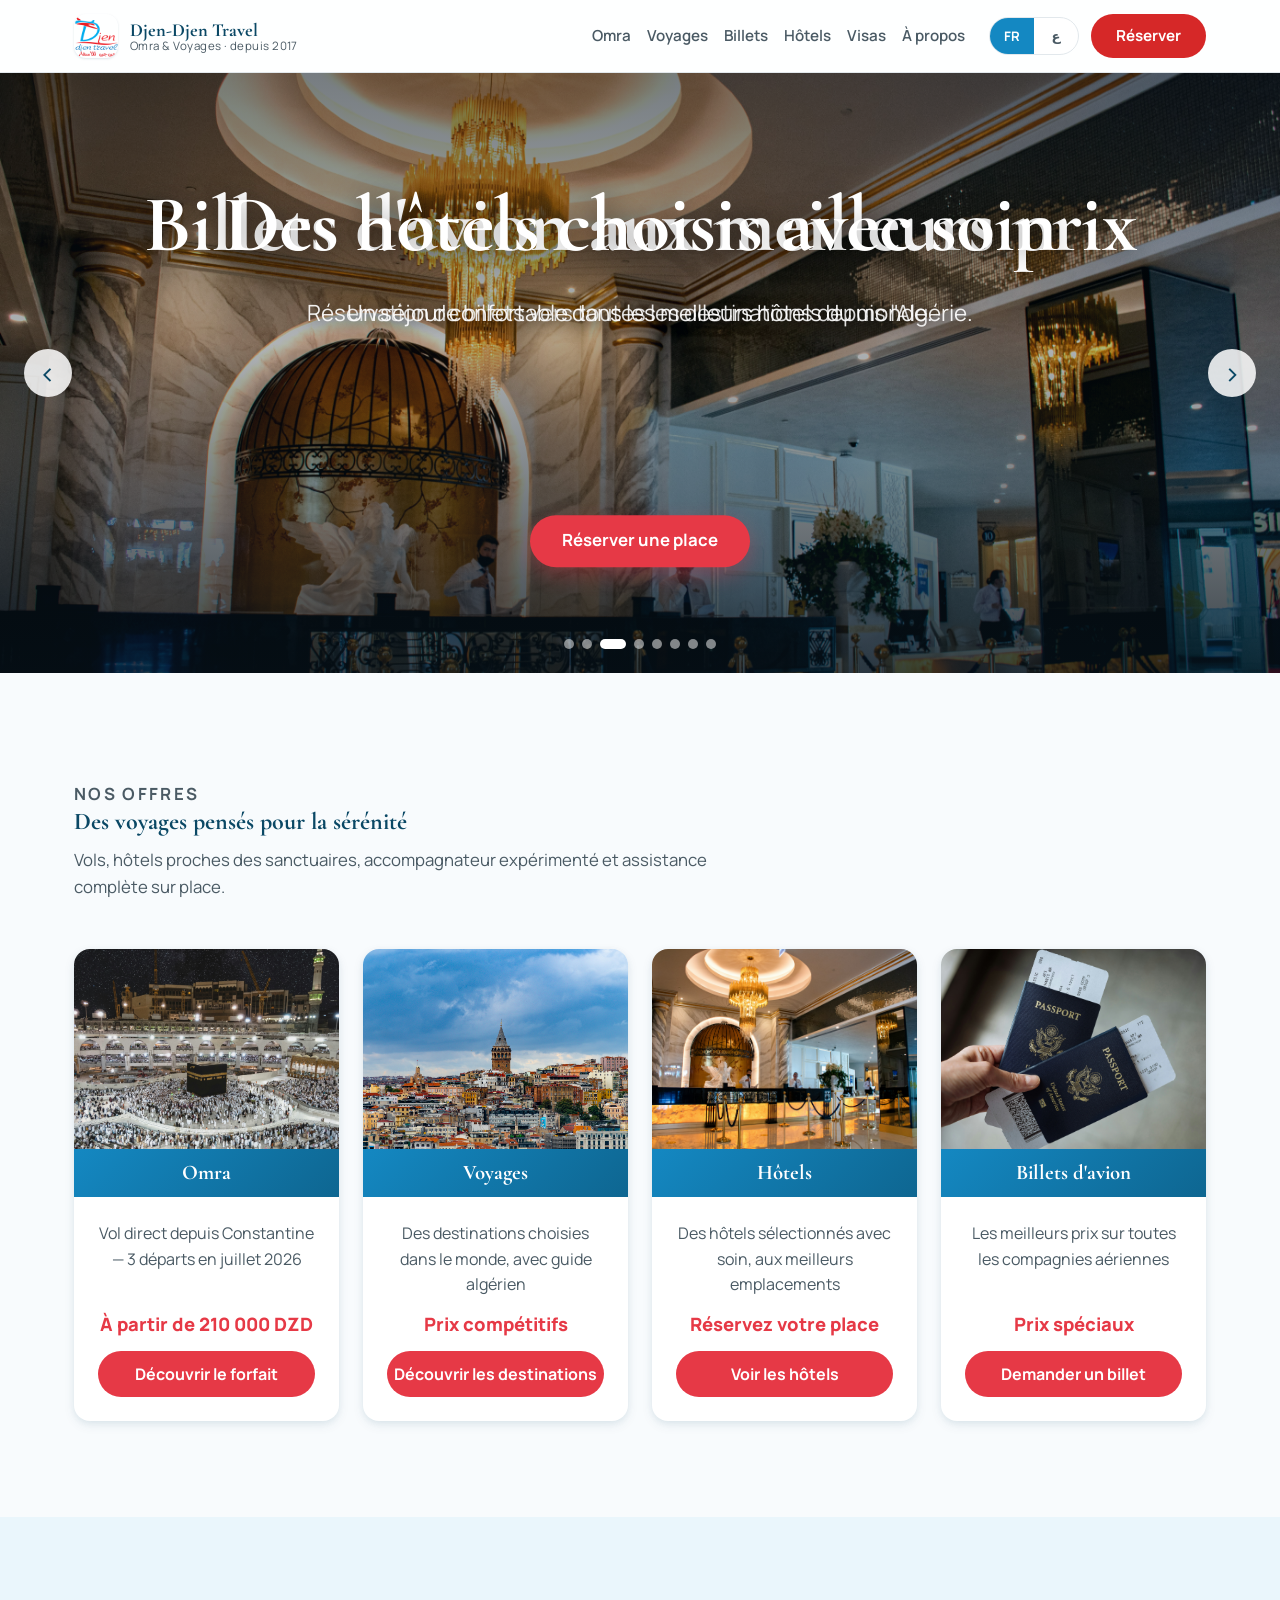
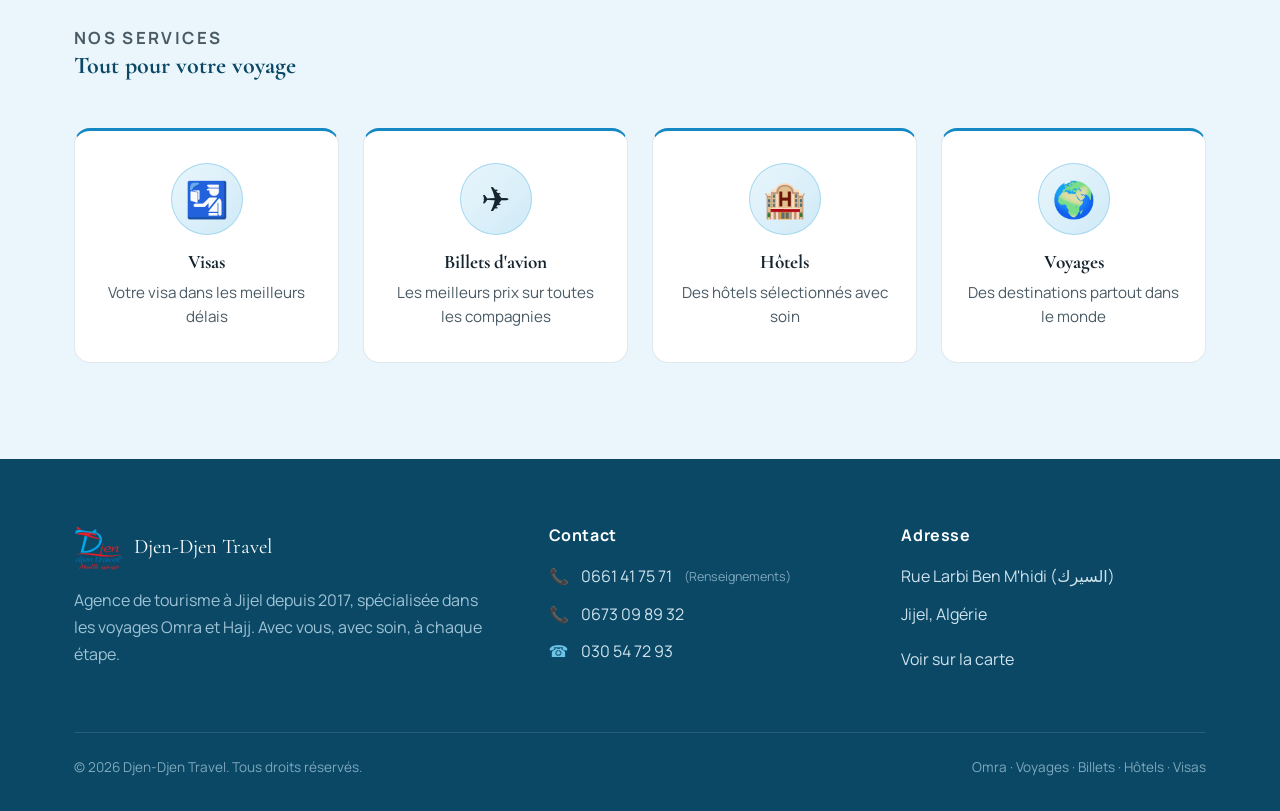
==== index.html @ 64f0376a "Replace homepage package card with 4-card offers grid - Offers grid (4 cols desktop, 2x2 mobile) rep" ====
<!DOCTYPE html>
<html lang="fr" dir="ltr">
<head>
  <meta charset="UTF-8" />
  <meta name="viewport" content="width=device-width, initial-scale=1" />

  <!-- ============ SEO (FR primary) ============ -->
  <title>Djen-Djen Travel — Agence de voyage Omra & Hajj à Jijel</title>
  <meta name="description" content="Djen-Djen Travel, agence de tourisme à Jijel depuis 2017, spécialisée dans les voyages Omra et Hajj. Nous vous accompagnons avec soin à chaque étape de votre voyage vers les Lieux Saints." />
  <meta name="keywords" content="Omra, Hajj, Jijel, Algérie, agence de voyage, pèlerinage, عمرة, حج, جيجل" />
  <meta name="author" content="Djen-Djen Travel" />
  <meta name="theme-color" content="#1488C2" />

  <!-- Arabic SEO -->
  <meta name="description:ar" content="وكالة جن جن للسياحة والأسفار في جيجل منذ 2017، متخصّصة في رحلات العمرة والحج. نرافقك بعناية في كل خطوة نحو البيت العتيق." />

  <!-- Open Graph -->
  <meta property="og:type" content="website" />
  <meta property="og:title" content="Djen-Djen Travel — Omra & Hajj | وكالة جن جن للسياحة والأسفار" />
  <meta property="og:description" content="Nous vous accompagnons dans le voyage le plus précieux de votre vie, avec soin à chaque étape." />
  <meta property="og:locale" content="fr_DZ" />
  <meta property="og:locale:alternate" content="ar_DZ" />
  <link rel="canonical" href="https://www.djendjen-travel.dz/" />

  <!-- ============ Fonts ============ -->
  <link rel="preconnect" href="https://fonts.googleapis.com" />
  <link rel="preconnect" href="https://fonts.gstatic.com" crossorigin />
  <link href="https://fonts.googleapis.com/css2?family=Cormorant+Garamond:wght@500;600;700&family=Manrope:wght@400;500;600;700;800&family=Amiri:wght@400;700&family=Tajawal:wght@400;500;700&display=swap" rel="stylesheet" />

  <link rel="stylesheet" href="css/tokens.css" />
  <link rel="stylesheet" href="css/styles.css" />
  <link rel="stylesheet" href="css/index.css?v=2" />
</head>
<body>

  <!-- ===================== NAVBAR ===================== -->
  <header class="nav" id="nav">
    <div class="container nav__inner">
      <a class="nav__brand" href="#" aria-label="Djen-Djen Travel">
        <img class="nav__logo" src="logo.png" alt="Djen-Djen Travel" width="44" height="44" />
        <span class="nav__brand-text">
          <span class="nav__brand-name" data-fr="Djen-Djen Travel" data-ar="جن جن للسياحة">Djen-Djen Travel</span>
          <span class="nav__brand-sub" data-fr="Omra &amp; Voyages · depuis 2017" data-ar="عمرة ورحلات · منذ 2017">Omra &amp; Voyages · depuis 2017</span>
        </span>
      </a>

      <nav aria-label="Principale">
        <ul class="nav__links">
          <li><a href="umrah.html" data-fr="Omra" data-ar="العمرة">Omra</a></li>
          <li><a href="voyages.html" data-fr="Voyages" data-ar="الرحلات">Voyages</a></li>
          <li><a href="#req=billets" data-booking data-subject-fr="Demande de billet" data-subject-ar="طلب تذكرة سفر" data-fr="Billets" data-ar="تذاكر السفر">Billets</a></li>
          <li><a href="#req=hotels" data-booking data-subject-fr="Réservation d'hôtel" data-subject-ar="طلب حجز فندق" data-fr="Hôtels" data-ar="الفنادق">Hôtels</a></li>
          <li><a href="visas.html" data-fr="Visas" data-ar="التأشيرات">Visas</a></li>
          <li><a href="apropos.html" data-fr="À propos" data-ar="من نحن">À propos</a></li>
        </ul>
      </nav>

      <div class="nav__actions">
        <div class="lang-switch" role="group" aria-label="Language / اللغة">
          <button type="button" data-lang="fr" aria-pressed="true">FR</button>
          <button type="button" data-lang="ar" aria-pressed="false">ع</button>
        </div>
        <button class="btn btn--urgent btn--book" type="button" data-booking data-subject-fr="Réservation" data-subject-ar="طلب حجز" data-fr="Réserver" data-ar="احجز الآن">Réserver</button>
        <button class="nav__toggle" id="navToggle" aria-label="Menu" aria-expanded="false"><span></span></button>
      </div>
    </div>
  </header>

  <main>
    <!-- ===================== HERO ===================== -->
    <section class="hero-slider">
      <div class="hero-slides" aria-hidden="true">
        <img class="is-active" src="assets/images/kaaba.jpg" alt="" loading="eager" />
        <img src="assets/images/plane.jpg" alt="" loading="lazy" />
        <img src="assets/images/hotel.jpg" alt="" loading="lazy" />
        <img src="assets/images/istanbul.jpg" alt="" loading="lazy" />
        <img src="assets/images/sharm.jpg" alt="" loading="lazy" />
        <img src="assets/images/baku.jpg" alt="" loading="lazy" />
        <img src="assets/images/malaysia.jpg" alt="" loading="lazy" />
        <img src="assets/images/passport.jpg" alt="" loading="lazy" />
      </div>

      <div class="hero-content">
        <div class="hero-texts">
          <div class="hero-text is-active">
            <h1 class="hero__title" data-fr="Votre voyage vers la Maison Sacrée" data-ar="رحلتك إلى البيت العتيق">Votre voyage vers la Maison Sacrée</h1>
            <p class="hero__lede" data-fr="Nous vous accompagnons dans le voyage le plus précieux de votre vie, à chaque étape." data-ar="نرافقك في أهم رحلة في حياتك، بعناية في كل خطوة">Nous vous accompagnons dans le voyage le plus précieux de votre vie, à chaque étape.</p>
          </div>
          <div class="hero-text">
            <h1 class="hero__title" data-fr="Billets d'avion aux meilleurs prix" data-ar="تذاكر السفر بأفضل الأسعار">Billets d'avion aux meilleurs prix</h1>
            <p class="hero__lede" data-fr="Réservation de billets vers toutes les destinations depuis l'Algérie." data-ar="حجز تذاكر لجميع الوجهات من الجزائر">Réservation de billets vers toutes les destinations depuis l'Algérie.</p>
          </div>
          <div class="hero-text">
            <h1 class="hero__title" data-fr="Des hôtels choisis avec soin" data-ar="فنادق مختارة بعناية">Des hôtels choisis avec soin</h1>
            <p class="hero__lede" data-fr="Un séjour confortable dans les meilleurs hôtels du monde." data-ar="إقامة مريحة في أفضل الفنادق حول العالم">Un séjour confortable dans les meilleurs hôtels du monde.</p>
          </div>
          <div class="hero-text">
            <h1 class="hero__title" data-fr="Découvrez Istanbul" data-ar="اكتشف إسطنبول">Découvrez Istanbul</h1>
            <p class="hero__lede" data-fr="7 jours de beauté et d'histoire avec Turkish Airlines." data-ar="7 أيام من الجمال والتاريخ مع Turkish Airlines">7 jours de beauté et d'histoire avec Turkish Airlines.</p>
          </div>
          <div class="hero-text">
            <h1 class="hero__title" data-fr="Charm el-Cheikh — soleil & mer" data-ar="شرم الشيخ — الشمس والبحر">Charm el-Cheikh — soleil &amp; mer</h1>
            <p class="hero__lede" data-fr="9 ou 10 nuits All Inclusive, de juillet à septembre." data-ar="9 أو 10 ليالي All Inclusive من جويلية إلى سبتمبر">9 ou 10 nuits All Inclusive, de juillet à septembre.</p>
          </div>
          <div class="hero-text">
            <h1 class="hero__title" data-fr="Bakou — le joyau de l'Azerbaïdjan" data-ar="باكو — جوهرة أذربيجان">Bakou — le joyau de l'Azerbaïdjan</h1>
            <p class="hero__lede" data-fr="8 jours de découverte avec un guide algérien." data-ar="8 أيام من الاكتشاف مع مرشد جزائري">8 jours de découverte avec un guide algérien.</p>
          </div>
          <div class="hero-text">
            <h1 class="hero__title" data-fr="Malaisie + Vietnam" data-ar="ماليزيا + فيتنام">Malaisie + Vietnam</h1>
            <p class="hero__lede" data-fr="14 nuits au cœur de l'Asie du Sud-Est." data-ar="14 ليلة في قلب جنوب شرق آسيا">14 nuits au cœur de l'Asie du Sud-Est.</p>
          </div>
          <div class="hero-text">
            <h1 class="hero__title" data-fr="Les visas en toute simplicité" data-ar="التأشيرات بكل سهولة">Les visas en toute simplicité</h1>
            <p class="hero__lede" data-fr="Nous gérons votre dossier de visa de A à Z." data-ar="نتكفل بملف تأشيرتك من أول خطوة لآخرها">Nous gérons votre dossier de visa de A à Z.</p>
          </div>
        </div>
        <a href="#request" class="btn-primary" data-booking data-subject-fr="Réservation Omra" data-subject-ar="طلب حجز عمرة" data-fr="Réserver une place" data-ar="احجز مكانك">Réserver une place</a>
      </div>

      <button type="button" class="hero-prev" aria-label="Précédent">&#8249;</button>
      <button type="button" class="hero-next" aria-label="Suivant">&#8250;</button>
      <div class="hero-dots"></div>
    </section>

    <!-- ===================== PACKAGES ===================== -->
    <section class="section" id="packages">
      <div class="container">
        <div class="section-head">
          <p class="eyebrow" data-fr="Nos offres" data-ar="عروضنا">Nos offres</p>
          <h2 data-fr="Des voyages pensés pour la sérénité" data-ar="رحلات مُعدّة من أجل راحتك">Des voyages pensés pour la sérénité</h2>
          <p data-fr="Vols, hôtels proches des sanctuaires, accompagnateur expérimenté et assistance complète sur place." data-ar="رحلات جوية، فنادق قريبة من الحرمين، مرافق ذو خبرة ومساعدة كاملة في عين المكان.">
            Vols, hôtels proches des sanctuaires, accompagnateur expérimenté et assistance complète sur place.
          </p>
        </div>

        <div class="home-offers">
          <!-- Omra -->
          <article class="home-offer">
            <div class="home-offer__media"><img src="images/mecca-hero.jpg" alt="" loading="lazy" /></div>
            <div class="home-offer__header">
              <h3 class="home-offer__title" data-fr="Omra" data-ar="العمرة">Omra</h3>
            </div>
            <div class="home-offer__body">
              <p class="home-offer__desc" data-fr="Vol direct depuis Constantine — 3 départs en juillet 2026" data-ar="رحلة مباشرة من قسنطينة — 3 انطلاقات جويلية 2026">Vol direct depuis Constantine — 3 départs en juillet 2026</p>
              <p class="home-offer__price" data-fr="À partir de 210 000 DZD" data-ar="من 210 000 DZD">À partir de 210 000 DZD</p>
              <a class="home-offer__cta" href="umrah.html" data-fr="Découvrir le forfait" data-ar="اكتشف الباقة">Découvrir le forfait</a>
            </div>
          </article>

          <!-- Voyages -->
          <article class="home-offer">
            <div class="home-offer__media"><img src="assets/images/istanbul.jpg" alt="" loading="lazy" /></div>
            <div class="home-offer__header">
              <h3 class="home-offer__title" data-fr="Voyages" data-ar="الرحلات السياحية">Voyages</h3>
            </div>
            <div class="home-offer__body">
              <p class="home-offer__desc" data-fr="Des destinations choisies dans le monde, avec guide algérien" data-ar="وجهات مختارة حول العالم مع مرشد جزائري">Des destinations choisies dans le monde, avec guide algérien</p>
              <p class="home-offer__price" data-fr="Prix compétitifs" data-ar="أسعار تنافسية">Prix compétitifs</p>
              <a class="home-offer__cta" href="voyages.html" data-fr="Découvrir les destinations" data-ar="اكتشف الوجهات">Découvrir les destinations</a>
            </div>
          </article>

          <!-- Hôtels -->
          <article class="home-offer">
            <div class="home-offer__media"><img src="assets/images/hotel.jpg" alt="" loading="lazy" /></div>
            <div class="home-offer__header">
              <h3 class="home-offer__title" data-fr="Hôtels" data-ar="الفنادق">Hôtels</h3>
            </div>
            <div class="home-offer__body">
              <p class="home-offer__desc" data-fr="Des hôtels sélectionnés avec soin, aux meilleurs emplacements" data-ar="فنادق مختارة بعناية في أفضل المواقع">Des hôtels sélectionnés avec soin, aux meilleurs emplacements</p>
              <p class="home-offer__price" data-fr="Réservez votre place" data-ar="احجز مكانك">Réservez votre place</p>
              <a class="home-offer__cta" href="hotels.html" data-fr="Voir les hôtels" data-ar="تصفح الفنادق">Voir les hôtels</a>
            </div>
          </article>

          <!-- Billets -->
          <article class="home-offer">
            <div class="home-offer__media"><img src="assets/images/plane.jpg" alt="" loading="lazy" /></div>
            <div class="home-offer__header">
              <h3 class="home-offer__title" data-fr="Billets d'avion" data-ar="تذاكر السفر">Billets d'avion</h3>
            </div>
            <div class="home-offer__body">
              <p class="home-offer__desc" data-fr="Les meilleurs prix sur toutes les compagnies aériennes" data-ar="أفضل الأسعار على جميع الخطوط الجوية">Les meilleurs prix sur toutes les compagnies aériennes</p>
              <p class="home-offer__price" data-fr="Prix spéciaux" data-ar="أسعار خاصة">Prix spéciaux</p>
              <a class="home-offer__cta" href="billets.html" data-fr="Demander un billet" data-ar="اطلب تذكرة">Demander un billet</a>
            </div>
          </article>
        </div>
      </div>
    </section>

    <!-- ===================== SERVICES ===================== -->
    <section class="section home-services">
      <div class="container">
        <div class="section-head">
          <p class="eyebrow" data-fr="Nos services" data-ar="خدماتنا">Nos services</p>
          <h2 data-fr="Tout pour votre voyage" data-ar="كل ما تحتاجه لسفرك">Tout pour votre voyage</h2>
        </div>
        <div class="home-services__grid">
          <a class="home-service" href="visas.html">
            <span class="home-service__ic" aria-hidden="true">🛂</span>
            <h3 data-fr="Visas" data-ar="التأشيرات">Visas</h3>
            <p data-fr="Votre visa dans les meilleurs délais" data-ar="نحضّل فيزاك في أقل وقت">Votre visa dans les meilleurs délais</p>
          </a>
          <a class="home-service" href="#" data-booking data-subject-fr="Billets d'avion" data-subject-ar="طلب تذكرة سفر">
            <span class="home-service__ic" aria-hidden="true">✈️</span>
            <h3 data-fr="Billets d'avion" data-ar="تذاكر السفر">Billets d'avion</h3>
            <p data-fr="Les meilleurs prix sur toutes les compagnies" data-ar="أفضل الأسعار على جميع الخطوط">Les meilleurs prix sur toutes les compagnies</p>
          </a>
          <a class="home-service" href="#" data-booking data-subject-fr="Réservation d'hôtel" data-subject-ar="طلب حجز فندق">
            <span class="home-service__ic" aria-hidden="true">🏨</span>
            <h3 data-fr="Hôtels" data-ar="الفنادق">Hôtels</h3>
            <p data-fr="Des hôtels sélectionnés avec soin" data-ar="فنادق مختارة بعناية">Des hôtels sélectionnés avec soin</p>
          </a>
          <a class="home-service" href="voyages.html">
            <span class="home-service__ic" aria-hidden="true">🌍</span>
            <h3 data-fr="Voyages" data-ar="الرحلات السياحية">Voyages</h3>
            <p data-fr="Des destinations partout dans le monde" data-ar="وجهات حول العالم">Des destinations partout dans le monde</p>
          </a>
        </div>
      </div>
    </section>

  </main>

  <!-- ===================== FOOTER ===================== -->
  <footer class="footer">
    <div class="container">
      <div class="footer__grid">
        <div>
          <div class="footer__brand">
            <img class="footer__logo" src="logo.png" alt="Djen-Djen Travel" width="48" height="48" />
            <span class="footer__name" data-fr="Djen-Djen Travel" data-ar="جن جن للسياحة والأسفار">Djen-Djen Travel</span>
          </div>
          <p data-fr="Agence de tourisme à Jijel depuis 2017, spécialisée dans les voyages Omra et Hajj. Avec vous, avec soin, à chaque étape." data-ar="وكالة سياحة بجيجل منذ 2017، متخصّصة في رحلات العمرة والحج. معك، وبعناية، في كل خطوة.">
            Agence de tourisme à Jijel depuis 2017, spécialisée dans les voyages Omra et Hajj. Avec vous, avec soin, à chaque étape.
          </p>
        </div>

        <div>
          <h4 data-fr="Contact" data-ar="اتصل بنا">Contact</h4>
          <ul class="footer__contact">
            <li><span class="ico">📞</span> <a href="tel:+213661417571"><bdi>0661 41 75 71</bdi></a> <span class="footer__tag" data-fr="(Renseignements)" data-ar="(للاستفسار)">(للاستفسار)</span></li>
            <li><span class="ico">📞</span> <a href="tel:+213673098932"><bdi>0673 09 89 32</bdi></a></li>
            <li><span class="ico">☎️</span> <a href="tel:+213030547293"><bdi>030 54 72 93</bdi></a></li>
          </ul>
        </div>

        <div>
          <h4 data-fr="Adresse" data-ar="العنوان">Adresse</h4>
          <ul>
            <li data-fr="Rue Larbi Ben M'hidi (السيرك)" data-ar="شارع العربي بن مهيدي (السيرك)">Rue Larbi Ben M'hidi (السيرك)</li>
            <li data-fr="Jijel, Algérie" data-ar="جيجل، الجزائر">Jijel, Algérie</li>
            <li style="margin-top:8px;"><a href="#" data-fr="Voir sur la carte" data-ar="عرض على الخريطة">Voir sur la carte →</a></li>
          </ul>
        </div>
      </div>

      <div class="footer__bottom">
        <span data-fr="© 2026 Djen-Djen Travel. Tous droits réservés." data-ar="© 2026 جن جن للسياحة والأسفار. جميع الحقوق محفوظة.">© 2026 Djen-Djen Travel. Tous droits réservés.</span>
        <span data-fr="Omra · Voyages · Billets · Hôtels · Visas" data-ar="عمرة · رحلات · تذاكر · فنادق · تأشيرات">Omra · Voyages · Billets · Hôtels · Visas</span>
      </div>
    </div>
  </footer>

  <!-- Uploadcare file uploader -->
  <script>UPLOADCARE_PUBLIC_KEY = "7f2d6ea226a5ab97ef6e";</script>
  <script src="https://ucarecdn.com/libs/widget/3.x/uploadcare.full.min.js" charset="utf-8"></script>
  <script src="js/main.js"></script>
  <script src="js/booking.js?v=3"></script>
</body>
</html>
---- css/tokens.css ----
/* =====================================================================
   Djen-Djen Travel — Design Tokens
   The single source of truth for colors, typography, spacing & radius.
   Blue leads. Red = sharp accent only. Gold = premium moments only.
   ===================================================================== */

:root {
  /* ---- Primary — Sky Blue (calm, sky, trust) ---- */
  --blue-50:  #EAF6FC;
  --blue-100: #CFEAF7;
  --blue-200: #A6D9F0;
  --blue-300: #6CC4E8;
  --blue-400: #38ABDB;
  --blue-500: #1488C2;  /* base */
  --blue-700: #0E6691;
  --blue-900: #0A4865;

  /* ---- Gold — premium accent (use sparingly) ---- */
  --gold-200: #F6EDD7;
  --gold-400: #DDBE7E;
  --gold-600: #B8893B;
  --gold-800: #8A6A22;

  /* ---- Red — sharp accent only (urgency / single CTA) ---- */
  --red-100: #FBE9E9;
  --red-300: #EE8A8A;
  --red-500: #D62828;
  --red-700: #9E1C1C;

  /* ---- Neutrals (light mode) ---- */
  --ink:      #15242E;   /* primary text */
  --ink-soft: #4A5A64;   /* secondary text */
  --line:     #E2E8EC;   /* hairlines / borders */
  --surface:  #FFFFFF;   /* cards */
  --bg:       #F8FBFD;   /* page background */
  --bg-tint:  #EAF6FC;   /* soft blue wash */

  /* ---- Typography ---- */
  --font-display: "Cormorant Garamond", Georgia, serif;
  --font-body:    "Manrope", system-ui, -apple-system, sans-serif;
  --font-ar-display: "Amiri", "Cormorant Garamond", serif;
  --font-ar-body:    "Tajawal", "Manrope", system-ui, sans-serif;

  /* Active stacks — swapped by [dir] below */
  --font-heading: var(--font-display);
  --font-text:    var(--font-body);
  --lh-body: 1.6;

  /* ---- Spacing — 8px base scale ---- */
  --sp-1: 4px;
  --sp-2: 8px;
  --sp-3: 12px;
  --sp-4: 16px;
  --sp-6: 24px;
  --sp-8: 32px;
  --sp-12: 48px;
  --sp-16: 64px;
  --sp-24: 96px;

  /* ---- Radius — soft, never sharp ---- */
  --r-sm: 8px;
  --r-md: 12px;
  --r-lg: 16px;
  --r-pill: 100px;

  /* ---- Layout ---- */
  --container: 1180px;
  --gutter: 24px;

  /* ---- Elevation ---- */
  --shadow-sm: 0 1px 2px rgba(10, 72, 101, .06), 0 1px 3px rgba(10, 72, 101, .08);
  --shadow-md: 0 4px 12px rgba(10, 72, 101, .08), 0 2px 6px rgba(10, 72, 101, .06);
  --shadow-lg: 0 16px 40px rgba(10, 72, 101, .14);

  --focus-ring: 0 0 0 3px rgba(20, 136, 194, .35);
}

/* Arabic activates the Arabic font stacks + roomier line-height */
[dir="rtl"] {
  --font-heading: var(--font-ar-display);
  --font-text:    var(--font-ar-body);
  --lh-body: 1.95; /* Arabic line-height ≥ 1.9 */
}
---- css/styles.css ----
/* =====================================================================
   Djen-Djen Travel — Components & Layout
   Built with CSS logical properties so RTL mirrors automatically.
   ===================================================================== */

*, *::before, *::after { box-sizing: border-box; }

html { -webkit-text-size-adjust: 100%; scroll-behavior: smooth; }

body {
  margin: 0;
  font-family: var(--font-text);
  line-height: var(--lh-body);
  color: var(--ink);
  background: var(--bg);
  -webkit-font-smoothing: antialiased;
}

img { max-width: 100%; display: block; }
a { color: inherit; text-decoration: none; }
button { font-family: inherit; cursor: pointer; }

h1, h2, h3 {
  font-family: var(--font-heading);
  color: var(--blue-900);
  line-height: 1.15;
  margin: 0;
  font-weight: 700;
}
[dir="rtl"] h1, [dir="rtl"] h2, [dir="rtl"] h3 { line-height: 1.5; }

/* Keep numerals, prices & dates LTR even inside RTL lines */
.num, bdi { direction: ltr; unicode-bidi: isolate; }

/* ---- Layout helpers ---- */
.container {
  width: 100%;
  max-width: var(--container);
  margin-inline: auto;
  padding-inline: var(--gutter);
}
.section { padding-block: var(--sp-24); }
.eyebrow {
  font-family: var(--font-text);
  text-transform: uppercase;
  letter-spacing: .14em;
  font-size: .8rem;
  font-weight: 700;
  color: var(--blue-500);
  margin: 0 0 var(--sp-3);
}
[dir="rtl"] .eyebrow { letter-spacing: 0; }
.section-head { max-width: 640px; margin-block-end: var(--sp-12); }
.section-head p { color: var(--ink-soft); font-size: 1.05rem; margin: var(--sp-3) 0 0; }

/* =====================================================================
   Navigation
   ===================================================================== */
.nav {
  position: sticky; top: 0; z-index: 50;
  background: rgba(255, 255, 255, .85);
  backdrop-filter: saturate(180%) blur(12px);
  border-block-end: 1px solid var(--line);
}
.nav__inner {
  display: flex; align-items: center; gap: var(--sp-6);
  min-height: 72px;
}
.nav__brand { display: flex; align-items: center; gap: var(--sp-3); margin-inline-end: auto; }
.nav__logo {
  height: 44px; width: 44px; object-fit: cover;
  border-radius: var(--r-md); box-shadow: var(--shadow-sm);
}
.nav__brand-text { display: flex; flex-direction: column; line-height: 1.1; }
.nav__brand-name { font-family: var(--font-heading); font-weight: 700; color: var(--blue-900); font-size: 1.15rem; }
.nav__brand-sub { font-size: .72rem; color: var(--ink-soft); letter-spacing: .04em; }

.nav__links { display: flex; align-items: center; gap: var(--sp-4); list-style: none; margin: 0; padding: 0; }
.nav__links a {
  font-weight: 600; font-size: .95rem; color: var(--ink-soft); white-space: nowrap;
  padding-block: var(--sp-2); position: relative; transition: color .15s;
}
.nav__links a:hover { color: var(--blue-700); }
.nav__links a::after {
  content: ""; position: absolute; inset-block-end: 0; inset-inline: 0;
  height: 2px; background: var(--blue-500); transform: scaleX(0);
  transition: transform .18s;
}
.nav__links a:hover::after { transform: scaleX(1); }

.nav__actions { display: flex; align-items: center; gap: var(--sp-3); }

/* Language switch */
.lang-switch {
  display: inline-flex; border: 1px solid var(--line);
  border-radius: var(--r-pill); overflow: hidden; background: var(--surface);
}
.lang-switch button {
  border: 0; background: transparent; padding: var(--sp-2) var(--sp-3);
  font-weight: 700; font-size: .82rem; color: var(--ink-soft);
  min-width: 44px; min-height: 36px;
}
.lang-switch button[aria-pressed="true"] { background: var(--blue-500); color: #fff; }

/* Mobile menu toggle */
.nav__toggle {
  display: none; border: 1px solid var(--line); background: var(--surface);
  width: 44px; height: 44px; border-radius: var(--r-md); align-items: center; justify-content: center;
}
.nav__toggle span, .nav__toggle span::before, .nav__toggle span::after {
  content: ""; display: block; width: 18px; height: 2px; background: var(--blue-900); position: relative;
}
.nav__toggle span::before { position: absolute; top: -6px; }
.nav__toggle span::after  { position: absolute; top: 6px; }

/* =====================================================================
   Buttons — pill-shaped, 44px min hit target
   ===================================================================== */
.btn {
  display: inline-flex; align-items: center; justify-content: center; gap: var(--sp-2);
  min-height: 44px; padding: 0 var(--sp-6);
  border-radius: var(--r-pill); border: 1px solid transparent;
  font-family: var(--font-text); font-weight: 700; font-size: .95rem;
  line-height: 1; transition: transform .12s, background .15s, box-shadow .15s, color .15s;
  white-space: nowrap;
}
.btn:active { transform: translateY(1px); }
.btn:focus-visible { outline: none; box-shadow: var(--focus-ring); }

.btn--primary   { background: var(--blue-500); color: #fff; }
.btn--primary:hover   { background: var(--blue-700); box-shadow: var(--shadow-md); }

.btn--secondary { background: var(--blue-50); color: var(--blue-700); border-color: var(--blue-200); }
.btn--secondary:hover { background: var(--blue-100); }

.btn--premium   { background: linear-gradient(135deg, var(--gold-400), var(--gold-600)); color: #3a2c08; }
.btn--premium:hover   { box-shadow: 0 6px 18px rgba(184, 137, 59, .35); }

.btn--urgent    { background: var(--red-500); color: #fff; }
.btn--urgent:hover    { background: var(--red-700); box-shadow: 0 6px 18px rgba(214, 40, 40, .3); }

/* Channel buttons: WhatsApp (brand green) + Messenger (Sakīna blue) */
.btn--whatsapp  { background: #25D366; color: #fff; min-height: 50px; }
.btn--whatsapp:hover  { background: #1EBE5A; box-shadow: 0 6px 18px rgba(37, 211, 102, .3); }
.btn--messenger { background: var(--blue-500); color: #fff; min-height: 50px; }
.btn--messenger:hover { background: var(--blue-700); box-shadow: 0 6px 18px rgba(20, 136, 194, .3); }

.btn--ghost     { background: transparent; color: var(--blue-700); border-color: transparent; }
.btn--ghost:hover     { background: var(--blue-50); }

.btn--disabled, .btn:disabled {
  background: var(--line); color: #9AA7AE; cursor: not-allowed; box-shadow: none;
}
.btn--disabled:active, .btn:disabled:active { transform: none; }

.btn--lg { min-height: 52px; padding: 0 var(--sp-8); font-size: 1.05rem; }
.btn--block { width: 100%; }

/* =====================================================================
   Hero
   ===================================================================== */
/* Full-width hero slider */
.hero-slider { position: relative; display: block; width: 100%; height: 600px; overflow: hidden; background: var(--blue-900); }
.hero-slides { position: absolute; top: 0; left: 0; width: 100%; height: 100%; z-index: 0; }
.hero-slides img {
  position: absolute; top: 0; left: 0; width: 100%; height: 100%;
  object-fit: cover; object-position: center 30%;
  opacity: 0; transition: opacity 1s ease; filter: brightness(1.05) contrast(1.05);
}
.hero-slides img[src*="hotel"] { object-position: center 20%; }
.hero-slides img[src*="airport"] { object-position: center 60%; }
.hero-slides img[src*="kaaba"] { object-position: center 40%; }
.hero-slides img.is-active { opacity: 1; }
.hero-slider::after {
  content: ""; position: absolute; inset: 0; z-index: 1;
  background: rgba(0, 0, 0, .35); pointer-events: none;
}

.hero-content {
  position: absolute; top: 50%; left: 50%; transform: translate(-50%, -50%);
  z-index: 10; text-align: center; color: #fff; width: 80%;
}
/* Per-slide texts (fade in sync with the image) */
.hero-texts { display: grid; margin-block-end: var(--sp-6); }
.hero-text { grid-area: 1 / 1; opacity: 0; transition: opacity .6s ease; pointer-events: none; }
.hero-text.is-active { opacity: 1; pointer-events: auto; }

.hero-content .hero__title { font-size: clamp(2.4rem, 6vw, 4rem); color: #fff; }
.hero-content .hero__title .accent { color: var(--gold-400); display: block; }
.hero-content .hero__lede {
  font-size: 1.2rem; color: rgba(255, 255, 255, .92);
  max-width: 56ch; margin: var(--sp-6) auto var(--sp-8);
}

.btn-primary {
  display: inline-flex; align-items: center; justify-content: center;
  min-height: 52px; padding: 0 var(--sp-8); border-radius: var(--r-pill);
  background: var(--blue-500); color: #fff; font-weight: 700; font-size: 1.05rem;
  border: 0; cursor: pointer; transition: background .15s, box-shadow .15s;
}
.btn-primary:hover { background: var(--blue-700); box-shadow: var(--shadow-md); }
.btn-primary:focus-visible { outline: none; box-shadow: var(--focus-ring); }

/* Arrows */
.hero-prev, .hero-next {
  position: absolute; top: 50%; transform: translateY(-50%); z-index: 3;
  width: 48px; height: 48px; border-radius: var(--r-pill); border: 0; cursor: pointer;
  background: rgba(255, 255, 255, .85); color: var(--blue-900);
  font-size: 1.8rem; line-height: 1; display: flex; align-items: center; justify-content: center;
  transition: background .15s;
}
.hero-prev:hover, .hero-next:hover { background: #fff; }
.hero-prev:focus-visible, .hero-next:focus-visible { outline: none; box-shadow: var(--focus-ring); }
.hero-prev { inset-inline-start: var(--sp-6); }
.hero-next { inset-inline-end: var(--sp-6); }

/* Dots */
.hero-dots {
  position: absolute; inset-block-end: var(--sp-6); inset-inline: 0; z-index: 3;
  display: flex; gap: var(--sp-2); justify-content: center;
}
.hero-dots button {
  width: 10px; height: 10px; border-radius: var(--r-pill); border: 0; padding: 0;
  background: rgba(255, 255, 255, .5); cursor: pointer; transition: width .2s, background .2s;
}
.hero-dots button.is-active { width: 26px; background: #fff; }
.hero-dots button:focus-visible { outline: none; box-shadow: var(--focus-ring); }

/* =====================================================================
   Package cards
   ===================================================================== */
.grid-cards { display: grid; grid-template-columns: repeat(3, 1fr); gap: var(--gutter); }
.grid-cards--two { grid-template-columns: repeat(2, 1fr); max-width: 820px; margin-inline: auto; }
.grid-cards--one { grid-template-columns: minmax(0, 460px); justify-content: center; }
.card {
  background: var(--surface); border: 1px solid var(--line); border-radius: var(--r-lg);
  overflow: hidden; display: flex; flex-direction: column;
  box-shadow: var(--shadow-sm); transition: transform .18s, box-shadow .18s;
}
.card:hover { transform: translateY(-4px); box-shadow: var(--shadow-md); }

.card__media {
  aspect-ratio: 16/10; position: relative;
  background: linear-gradient(150deg, var(--blue-300), var(--blue-700));
  display: flex; align-items: center; justify-content: center;
}
.card__media .placeholder-icon { font-size: 2.6rem; opacity: .85; }
.card__img { position: absolute; inset: 0; width: 100%; height: 100%; object-fit: cover; }
.card__badge {
  position: absolute; inset-block-start: var(--sp-3); inset-inline-start: var(--sp-3);
  background: rgba(255,255,255,.92); color: var(--blue-700);
  font-size: .72rem; font-weight: 700; padding: var(--sp-1) var(--sp-3);
  border-radius: var(--r-pill); letter-spacing: .04em;
}
.card__badge--premium { background: linear-gradient(135deg, var(--gold-400), var(--gold-600)); color: #3a2c08; }
.card__badge--urgent  { background: var(--red-500); color: #fff; }

.card__body { padding: var(--sp-6); display: flex; flex-direction: column; gap: var(--sp-3); flex: 1; }
.card__title { font-size: 1.5rem; }
.card__meta { display: flex; align-items: center; gap: var(--sp-4); color: var(--ink-soft); font-size: .9rem; }
.stars { color: var(--gold-600); letter-spacing: 2px; }
.card__desc { color: var(--ink-soft); font-size: .95rem; margin: 0; flex: 1; }
.card__foot {
  display: flex; align-items: flex-end; justify-content: space-between; gap: var(--sp-4);
  margin-block-start: var(--sp-2);
}
.card__price small { display: block; font-size: .72rem; color: var(--ink-soft); text-transform: uppercase; letter-spacing: .08em; }
.card__price strong { font-family: var(--font-heading); font-size: 1.7rem; color: var(--blue-900); }
.card__price strong .cur { font-size: .9rem; color: var(--ink-soft); font-family: var(--font-text); }

/* Package details (umrah page) */
.info-list { list-style: none; margin: var(--sp-3) 0 0; padding: 0; display: grid; gap: var(--sp-2); }
.info-list li { position: relative; padding-inline-start: var(--sp-5); color: var(--ink); font-size: .95rem; }
.info-list li::before { content: "•"; position: absolute; inset-inline-start: 0; color: var(--blue-500); font-weight: 700; }
.card__note { margin: var(--sp-4) 0 0; font-size: .85rem; color: var(--ink-soft); font-style: italic; }
.tag-premium {
  display: inline-block; margin-block-end: var(--sp-3);
  background: linear-gradient(135deg, var(--gold-400), var(--gold-600)); color: #3a2c08;
  font-weight: 700; font-size: .72rem; letter-spacing: .06em;
  padding: var(--sp-1) var(--sp-3); border-radius: var(--r-pill);
}
.meal-note {
  margin-block-start: var(--gutter); background: var(--surface);
  border: 1px solid var(--line); border-inline-start: 4px solid var(--gold-400);
  border-radius: var(--r-lg); padding: var(--sp-8); box-shadow: var(--shadow-sm);
}
.meal-note h3 { font-size: 1.2rem; margin: 0 0 var(--sp-3); }
.meal-note > p { color: var(--ink-soft); margin: 0 0 var(--sp-2); }

.details-subhead { font-family: var(--font-heading); font-size: 1.5rem; color: var(--blue-900); margin: var(--sp-12) 0 var(--sp-6); }
.price-tables { display: grid; grid-template-columns: 1fr 1fr; gap: var(--gutter); }
.price-table {
  width: 100%; border-collapse: collapse; background: var(--surface);
  border: 1px solid var(--line); border-radius: var(--r-lg); overflow: hidden;
  box-shadow: var(--shadow-sm);
}
.price-table caption {
  font-family: var(--font-heading); font-weight: 700; font-size: 1.2rem;
  color: var(--blue-900); text-align: start; padding: var(--sp-4) var(--sp-6) 0;
}
.price-table th, .price-table td {
  padding: var(--sp-3) var(--sp-6); text-align: start; font-size: .95rem;
  border-block-start: 1px solid var(--line);
}
.price-table thead th {
  background: var(--blue-50); color: var(--blue-700); font-weight: 700;
  font-size: .82rem; text-transform: uppercase; letter-spacing: .04em;
}
.price-table tbody td:last-child { font-weight: 700; color: var(--blue-900); white-space: nowrap; }
.price-table tbody tr:nth-child(even) { background: var(--bg); }

@media (max-width: 720px) {
  .price-tables { grid-template-columns: 1fr; }
}

/* Visas page — sidebar + accordion */
.visas-layout { display: grid; grid-template-columns: 280px 1fr; gap: var(--sp-8); align-items: start; }

.visa-sidebar {
  display: grid; gap: var(--sp-1); position: sticky; top: 88px;
  background: var(--surface); border: 1px solid var(--line);
  border-radius: var(--r-lg); padding: var(--sp-3); box-shadow: var(--shadow-sm);
}
.visa-country {
  display: flex; align-items: center; gap: var(--sp-3); width: 100%;
  text-align: start; border: 0; background: transparent; cursor: pointer;
  font: inherit; font-weight: 600; color: var(--ink);
  padding: var(--sp-3) var(--sp-4); border-radius: var(--r-md);
  transition: background .15s, color .15s;
}
img.flag { display: block; border-radius: 3px; box-shadow: 0 0 0 1px rgba(10,72,101,.08); }
.visa-country .flag { width: 24px; height: 18px; }
.visa-country:hover { background: var(--blue-50); color: var(--blue-700); }
.visa-country.is-active { background: var(--blue-500); color: #fff; }
.visa-country:focus-visible { outline: none; box-shadow: var(--focus-ring); }

.visa-panel { min-width: 0; }
.visa-panel__section { display: none; }
.visa-panel__section.is-active { display: block; }
.visa-panel__title {
  font-family: var(--font-heading); font-size: 1.8rem; color: var(--blue-900);
  margin: 0 0 var(--sp-6); display: flex; align-items: center; gap: var(--sp-3);
}
.visa-panel__title .flag { width: 36px; height: 27px; }
.visa-panel__note {
  display: inline-block; margin: calc(var(--sp-4) * -1) 0 var(--sp-6);
  background: var(--gold-200); color: var(--gold-800); border: 1px solid var(--gold-400);
  font-weight: 700; font-size: .82rem; padding: var(--sp-1) var(--sp-3); border-radius: var(--r-pill);
}

.visa-row {
  border: 1px solid var(--line); border-radius: var(--r-md);
  margin-block-end: var(--sp-3); background: var(--surface); overflow: hidden;
}
.visa-row > summary {
  list-style: none; cursor: pointer; display: flex; align-items: center;
  justify-content: space-between; gap: var(--sp-4); padding: var(--sp-4) var(--sp-6);
  font-weight: 700; color: var(--ink);
}
.visa-row > summary::-webkit-details-marker { display: none; }
.visa-row > summary::after { content: "▾"; color: var(--blue-500); transition: transform .2s; margin-inline-start: var(--sp-2); }
.visa-row[open] > summary { background: var(--blue-50); }
.visa-row[open] > summary::after { transform: rotate(180deg); }
.visa-row > summary:focus-visible { outline: none; box-shadow: var(--focus-ring); }
.visa-row__type { flex: 1; }
.visa-row__price { font-family: var(--font-heading); font-size: 1.3rem; color: var(--blue-700); white-space: nowrap; }

.visa-row__body { padding: 0 var(--sp-6) var(--sp-6); display: grid; gap: var(--sp-4); }
.visa-row__meta { margin: 0; color: var(--ink-soft); font-size: .95rem; }
.visa-docs-h { margin: 0; font-weight: 700; color: var(--ink); font-size: .9rem; }
.visa-docs { margin: 0; padding: 0; list-style: none; display: grid; gap: var(--sp-2); }
.visa-docs li { position: relative; padding-inline-start: var(--sp-6); color: var(--ink-soft); font-size: .95rem; }
.visa-docs li::before { content: "✅"; position: absolute; inset-inline-start: 0; }
.visa-conds { margin: 0; padding: 0; list-style: none; display: grid; gap: var(--sp-2); }
.visa-conds li { position: relative; padding-inline-start: var(--sp-5); color: var(--ink-soft); font-size: .9rem; line-height: 1.6; }
.visa-conds li::before { content: "•"; position: absolute; inset-inline-start: 0; color: var(--gold-600); font-weight: 700; }
.visa-row__body .btn { justify-self: start; }

.warning-banner {
  margin-block-start: var(--sp-12); text-align: center; font-weight: 600;
  background: var(--gold-200); border: 1px solid var(--gold-400); color: var(--gold-800);
  border-radius: var(--r-md); padding: var(--sp-4) var(--sp-6);
}

/* Visa application modal/form */
.modal__dialog--lg { max-width: 640px; max-height: 90vh; overflow-y: auto; }
.visa-picked {
  background: var(--blue-50); color: var(--blue-700); border: 1px solid var(--blue-200);
  border-radius: var(--r-md); padding: var(--sp-3) var(--sp-4); font-weight: 700;
  margin: 0 0 var(--sp-6);
}
/* Custom Arabic file-upload button (hides the native control) */
.file-field { display: flex; align-items: center; gap: var(--sp-3); flex-wrap: wrap; }
.visa-file-input {
  position: absolute; width: 1px; height: 1px; padding: 0; margin: -1px;
  overflow: hidden; clip: rect(0 0 0 0); white-space: nowrap; border: 0;
}
.file-btn {
  display: inline-flex; align-items: center; gap: var(--sp-2); cursor: pointer;
  min-height: 44px; padding: 0 var(--sp-5); border-radius: var(--r-pill);
  background: var(--blue-50); color: var(--blue-700); border: 1px solid var(--blue-200);
  font-weight: 700; font-size: .9rem; transition: background .15s;
}
.file-btn::before { content: "📎"; }
.file-btn:hover { background: var(--blue-100); }
.visa-file-input:focus-visible + .file-btn,
.file-btn:focus-visible { outline: none; box-shadow: var(--focus-ring); }
.file-name { color: var(--ink-soft); font-size: .9rem; }
.visa-error { color: var(--red-700); font-weight: 600; margin: var(--sp-3) 0 0; }
.visa-success { text-align: center; }
.visa-success h3 { margin: 0 0 var(--sp-3); }
.visa-success p { color: var(--ink-soft); margin: 0 0 var(--sp-6); }

@media (max-width: 860px) {
  .visas-layout { grid-template-columns: 1fr; gap: var(--sp-6); }
  .visa-sidebar {
    position: static; grid-auto-flow: column; grid-auto-columns: max-content;
    overflow-x: auto; -webkit-overflow-scrolling: touch;
  }
  .visa-country { white-space: nowrap; }
}

/* Destinations (voyages page) */
.dest-grid { display: grid; grid-template-columns: repeat(2, 1fr); gap: var(--gutter); align-items: start; }
.dest-card .card__media { aspect-ratio: auto; height: 200px; }
.dest-card__img { position: absolute; inset: 0; width: 100%; height: 100%; object-fit: cover; }
.dest-details { margin-block-start: var(--sp-4); border-block-start: 1px solid var(--line); padding-block-start: var(--sp-4); }
.dest-details summary {
  cursor: pointer; list-style: none; display: flex; align-items: center;
  font-weight: 700; color: var(--blue-700); font-size: .9rem; min-height: 32px;
}
.dest-details summary::-webkit-details-marker { display: none; }
.dest-details summary::after { content: "▾"; margin-inline-start: auto; transition: transform .2s; color: var(--blue-500); }
.dest-details[open] summary::after { transform: rotate(180deg); }
.dest-details summary:focus-visible { outline: none; box-shadow: var(--focus-ring); border-radius: var(--r-sm); }
.dest-details__body { margin-block-start: var(--sp-4); }
.dest-sub { font-weight: 700; color: var(--ink); font-size: .85rem; margin: var(--sp-4) 0 var(--sp-2); }
.dest-sub:first-child { margin-block-start: 0; }
@media (max-width: 720px) { .dest-grid { grid-template-columns: 1fr; } }

/* =====================================================================
   Form inputs
   ===================================================================== */
.form-demo { display: grid; grid-template-columns: 1fr 1fr; gap: var(--sp-12); }
.form-card {
  background: var(--surface); border: 1px solid var(--line); border-radius: var(--r-lg);
  padding: var(--sp-8); box-shadow: var(--shadow-sm);
}
.form-card h3 { font-size: 1.3rem; margin-block-end: var(--sp-6); }
.field { margin-block-end: var(--sp-6); }
.field > label { display: block; font-weight: 700; font-size: .9rem; margin-block-end: var(--sp-2); color: var(--ink); }
.input {
  width: 100%; min-height: 48px; padding: var(--sp-3) var(--sp-4);
  border: 1px solid var(--line); border-radius: var(--r-md);
  font-family: inherit; font-size: 1rem; color: var(--ink); background: #fff;
  transition: border-color .15s, box-shadow .15s;
}
.input::placeholder { color: #9AA7AE; }
.input:focus { outline: none; border-color: var(--blue-400); box-shadow: var(--focus-ring); }

.field--error .input { border-color: var(--red-500); box-shadow: 0 0 0 3px rgba(214,40,40,.18); }
.field__error { display: none; color: var(--red-700); font-size: .82rem; margin-block-start: var(--sp-2); font-weight: 600; }
.field--error .field__error { display: block; }

/* =====================================================================
   Modal — booking confirmation
   ===================================================================== */
.modal { position: fixed; inset: 0; z-index: 100; display: none; }
.modal.is-open { display: block; }
.modal__overlay { position: absolute; inset: 0; background: rgba(10, 72, 101, .55); backdrop-filter: blur(2px); }
.modal__dialog {
  position: relative; max-width: 460px; width: calc(100% - var(--sp-8));
  margin: 10vh auto 0; background: var(--surface); border-radius: var(--r-lg);
  box-shadow: var(--shadow-lg); padding: var(--sp-8);
  animation: pop .2s ease;
}
@keyframes pop { from { transform: translateY(12px); opacity: 0; } to { transform: none; opacity: 1; } }
.modal__close {
  position: absolute; inset-block-start: var(--sp-4); inset-inline-end: var(--sp-4);
  width: 36px; height: 36px; border-radius: var(--r-pill); border: 1px solid var(--line);
  background: #fff; font-size: 1.1rem; line-height: 1; color: var(--ink-soft);
}
.modal__icon {
  width: 56px; height: 56px; border-radius: var(--r-pill);
  background: var(--blue-50); color: var(--blue-500);
  display: flex; align-items: center; justify-content: center; font-size: 1.6rem;
  margin-block-end: var(--sp-4);
}
.modal h3 { font-size: 1.6rem; }
.modal__text { color: var(--ink-soft); margin: var(--sp-3) 0 var(--sp-6); }
.deposit {
  background: var(--gold-200); border: 1px solid var(--gold-400); border-radius: var(--r-md);
  padding: var(--sp-4); margin-block-end: var(--sp-6);
  display: flex; justify-content: space-between; align-items: center;
}
.deposit span { color: var(--gold-800); font-weight: 600; font-size: .9rem; }
.deposit strong { font-family: var(--font-heading); font-size: 1.4rem; color: var(--gold-800); }
.modal__actions { display: flex; gap: var(--sp-3); }
.modal__actions .btn { flex: 1; }

/* =====================================================================
   Request forms (WhatsApp) — tabbed
   ===================================================================== */
.forms__tabs {
  display: flex; flex-wrap: wrap; gap: var(--sp-2);
  margin-block-end: var(--sp-8);
}
.forms__tab {
  border: 1px solid var(--line); background: var(--surface);
  color: var(--ink-soft); font-weight: 700; font-size: .92rem;
  min-height: 44px; padding: 0 var(--sp-6); border-radius: var(--r-pill);
  transition: background .15s, color .15s, border-color .15s;
}
.forms__tab:hover { border-color: var(--blue-300); color: var(--blue-700); }
.forms__tab[aria-selected="true"] { background: var(--blue-500); color: #fff; border-color: var(--blue-500); }
.forms__tab:focus-visible { outline: none; box-shadow: var(--focus-ring); }

.forms__panel { display: none; }
.forms__panel.is-active { display: block; }

.request-form { max-width: 720px; margin-inline: auto; }
.request-form > p.request-form__intro { color: var(--ink-soft); margin: 0 0 var(--sp-6); }

.field-row { display: grid; grid-template-columns: 1fr 1fr; gap: var(--sp-4); }

select.input { appearance: none; background-image:
  linear-gradient(45deg, transparent 50%, var(--ink-soft) 50%),
  linear-gradient(135deg, var(--ink-soft) 50%, transparent 50%);
  background-position: calc(100% - 20px) 21px, calc(100% - 15px) 21px;
  background-size: 5px 5px, 5px 5px; background-repeat: no-repeat;
}
[dir="rtl"] select.input {
  background-position: 20px 21px, 15px 21px;
}

/* WhatsApp office choice */
/* Textarea (notes) */
textarea.input { resize: vertical; min-height: 92px; line-height: 1.6; }

/* Travelers (dynamic name + age rows) */
.travelers { margin-block-end: var(--sp-6); }
.travelers__label { display: block; font-weight: 700; font-size: .9rem; margin-block-end: var(--sp-3); color: var(--ink); }
.travelers__list { display: grid; gap: var(--sp-3); }
.traveler-row { display: grid; grid-template-columns: 1fr 96px 44px; gap: var(--sp-3); align-items: center; }
/* Passport column appears only for international trips */
.traveler-passport { display: none; }
.travelers.is-international .traveler-row { grid-template-columns: 1fr 80px 1.1fr 44px; }
.travelers.is-international .traveler-passport { display: block; }
.traveler-remove {
  width: 44px; height: 44px; border-radius: var(--r-md);
  border: 1px solid var(--line); background: var(--surface);
  color: var(--red-500); font-size: 1.1rem; line-height: 1;
  display: inline-flex; align-items: center; justify-content: center;
  transition: background .15s, border-color .15s, color .15s;
}
.traveler-remove:hover { background: var(--red-100); border-color: var(--red-300); color: var(--red-700); }
.traveler-remove:focus-visible { outline: none; box-shadow: var(--focus-ring); }
.btn-add-traveler {
  margin-block-start: var(--sp-3); min-height: 44px; padding: 0 var(--sp-5);
  border-radius: var(--r-pill); border: 1px dashed var(--blue-300);
  background: var(--blue-50); color: var(--blue-700); font-weight: 700; font-size: .9rem;
  display: inline-flex; align-items: center; gap: var(--sp-2);
}
.btn-add-traveler:hover { background: var(--blue-100); border-style: solid; }
.btn-add-traveler:focus-visible { outline: none; box-shadow: var(--focus-ring); }
.travelers__error { display: none; color: var(--red-700); font-size: .82rem; font-weight: 600; margin-block-start: var(--sp-3); }

.wa-actions {
  margin-block-start: var(--sp-6); padding-block-start: var(--sp-6);
  border-block-start: 1px solid var(--line);
}
.wa-actions__hint {
  font-weight: 700; font-size: .9rem; color: var(--ink); margin: 0 0 var(--sp-3);
  display: flex; align-items: center; gap: var(--sp-2);
}
.wa-actions__hint .wa-dot { width: 10px; height: 10px; border-radius: var(--r-pill); background: #25D366; display: inline-block; }
.wa-actions__btns { display: flex; gap: var(--sp-3); }
.wa-actions__btns .btn { flex: 1; }
.wa-icon { font-size: 1.05rem; line-height: 1; }

@media (max-width: 560px) {
  .field-row { grid-template-columns: 1fr; }
  .wa-actions__btns { flex-direction: column; }
  .traveler-row { grid-template-columns: 1fr 72px 44px; gap: var(--sp-2); }
  /* International on mobile: name on its own line, then age · passport · remove */
  .travelers.is-international .traveler-row { grid-template-columns: 1fr 1fr 44px; }
  .travelers.is-international [data-traveler-name] { grid-column: 1 / -1; }
}

/* =====================================================================
   Footer
   ===================================================================== */
.footer { background: var(--blue-900); color: #CFE3EE; padding-block: var(--sp-16) var(--sp-8); }
.footer__grid { display: grid; grid-template-columns: 1.4fr 1fr 1fr; gap: var(--sp-12); }
.footer__brand { display: flex; align-items: center; gap: var(--sp-3); margin-block-end: var(--sp-4); }
.footer__logo { height: 48px; width: 48px; border-radius: var(--r-md); object-fit: cover; }
.footer__name { font-family: var(--font-heading); font-size: 1.3rem; color: #fff; }
.footer p { color: #9FC3D6; line-height: 1.7; }
.footer h4 { color: #fff; font-size: 1rem; margin: 0 0 var(--sp-4); font-family: var(--font-text); letter-spacing: .04em; }
.footer ul { list-style: none; margin: 0; padding: 0; display: grid; gap: var(--sp-3); }
.footer a:hover { color: #fff; }
.footer__contact li { display: flex; gap: var(--sp-3); align-items: center; }
.footer__contact .ico { color: var(--blue-300); }
.footer__tag { font-size: .78rem; color: #7FA8BE; }
.footer__bottom {
  margin-block-start: var(--sp-12); padding-block-start: var(--sp-6);
  border-block-start: 1px solid rgba(255,255,255,.12);
  display: flex; justify-content: space-between; gap: var(--sp-4); flex-wrap: wrap;
  font-size: .85rem; color: #7FA8BE;
}

/* =====================================================================
   Responsive
   ===================================================================== */
/* Collapse the navbar into a dropdown early (six links don't crowd) */
@media (max-width: 920px) {
  .nav__links, .nav__actions .btn--book { display: none; }
  .nav__toggle { display: inline-flex; }
  .nav.is-open .nav__links {
    display: flex; position: absolute; inset-inline: 0; top: 72px;
    flex-direction: column; align-items: stretch; gap: 0;
    background: #fff; border-block-end: 1px solid var(--line); padding: var(--sp-4) var(--gutter);
  }
  .nav.is-open .nav__links a { padding-block: var(--sp-3); border-block-end: 1px solid var(--line); }
}

@media (max-width: 900px) {
  .grid-cards { grid-template-columns: 1fr 1fr; }
  .form-demo { grid-template-columns: 1fr; gap: var(--sp-8); }
  .footer__grid { grid-template-columns: 1fr 1fr; }
}

@media (max-width: 720px) {
  :root { --gutter: 16px; }            /* mobile 16px margins */
  .section { padding-block: var(--sp-16); }
  .grid-cards, .grid-cards--two { grid-template-columns: 1fr; }
  .footer__grid { grid-template-columns: 1fr; gap: var(--sp-8); }
  .hero-slider { height: 460px; }
  .hero-prev, .hero-next { width: 40px; height: 40px; font-size: 1.5rem; }
  .hero-prev { inset-inline-start: var(--sp-3); }
  .hero-next { inset-inline-end: var(--sp-3); }
}

/* =====================================================================
   Toast (clipboard confirmation)
   ===================================================================== */
.toast {
  position: fixed; z-index: 200;
  inset-block-end: var(--sp-8); inset-inline: 0;
  margin-inline: auto; width: max-content; max-width: calc(100% - var(--sp-8));
  background: var(--blue-900); color: #fff;
  padding: var(--sp-3) var(--sp-6); border-radius: var(--r-pill);
  font-weight: 600; font-size: .92rem; box-shadow: var(--shadow-lg);
  opacity: 0; transform: translateY(12px); pointer-events: none;
  transition: opacity .2s ease, transform .2s ease;
}
.toast.is-visible { opacity: 1; transform: none; }

/* Respect reduced motion */
@media (prefers-reduced-motion: reduce) {
  * { animation: none !important; transition: none !important; scroll-behavior: auto; }
}
---- css/index.css ----
/* =====================================================================
   Djen-Djen Travel — Home page (premium redesign)
   Logo palette only: red #E63946 (CTA/price) · blue #1488C2 · white.
   Layered on top of styles.css (loaded after it, so overrides win).
   ===================================================================== */

/* ---------- Hero slideshow enhancements ---------- */
.hero-slider::after {
  background: linear-gradient(180deg, rgba(6,17,25,.55) 0%, rgba(6,17,25,.32) 45%, rgba(6,17,25,.8) 100%);
}
.hero-content .hero__title {
  font-size: clamp(2.9rem, 7.2vw, 5rem);
  font-weight: 800;
  letter-spacing: -0.01em;
  text-shadow: 0 3px 28px rgba(0,0,0,.55);
}
.hero-content .hero__lede {
  font-size: clamp(1.1rem, 2.2vw, 1.4rem);
  text-shadow: 0 1px 14px rgba(0,0,0,.5);
}
/* Animate title + subtitle each time a slide becomes active */
@keyframes heroFadeUp { from { opacity: 0; transform: translateY(16px); } to { opacity: 1; transform: none; } }
.hero-text.is-active .hero__title { animation: heroFadeUp .6s both; }
.hero-text.is-active .hero__lede  { animation: heroFadeUp .7s .16s both; }

/* Red hero CTA */
.hero-content .btn-primary {
  background: #E63946; color: #fff;
  box-shadow: 0 8px 20px rgba(230,57,70,.32);
}
.hero-content .btn-primary:hover { background: #c62f3b; box-shadow: 0 10px 26px rgba(230,57,70,.42); }

/* ---------- Premium package card ---------- */
.home-pkg {
  max-width: 760px; margin-inline: auto;
  background: var(--surface); border: 1px solid var(--line);
  border-radius: var(--r-lg); overflow: hidden; box-shadow: var(--shadow-lg);
}
.home-pkg__media { position: relative; height: 240px; overflow: hidden; background: var(--blue-100); }
.home-pkg__media img { width: 100%; height: 100%; object-fit: cover; display: block; }
.home-pkg__badge {
  position: absolute; inset-block-start: var(--sp-4); inset-inline-end: var(--sp-4);
  background: #E63946; color: #fff; font-weight: 700; font-size: .82rem;
  padding: var(--sp-2) var(--sp-4); border-radius: var(--r-pill);
  box-shadow: 0 4px 12px rgba(230,57,70,.35);
}
.home-pkg__header {
  background: linear-gradient(135deg, #1488C2, #0E6691);
  color: #fff; padding: var(--sp-6) var(--sp-8); text-align: center;
}
.home-pkg__title { margin: 0; font-family: var(--font-heading); font-size: clamp(1.5rem, 3.2vw, 2rem); color: #fff; }
.home-pkg__meta { margin: var(--sp-2) 0 0; color: rgba(255,255,255,.9); font-size: .95rem; }
.home-pkg__body { padding: var(--sp-8); }

.home-pkg__price { text-align: center; margin-bottom: var(--sp-6); }
.home-pkg__price small { display: block; color: var(--ink-soft); font-size: .9rem; margin-bottom: var(--sp-1); }
.home-pkg__amount { font-family: var(--font-heading); font-weight: 700; font-size: clamp(2.4rem, 6vw, 3.2rem); color: #E63946; line-height: 1; }
.home-pkg__amount .cur { font-size: .4em; color: var(--blue-700); margin-inline-start: .2em; }

.home-pkg__dates { display: flex; justify-content: center; flex-wrap: wrap; gap: var(--sp-3); margin-bottom: var(--sp-6); }
.home-date {
  display: inline-flex; align-items: baseline; gap: 4px;
  background: var(--blue-50); color: var(--blue-700); border: 1px solid var(--blue-100);
  border-radius: var(--r-pill); padding: var(--sp-2) var(--sp-4); font-weight: 700;
}
.home-date strong { font-size: 1.15rem; }
.home-date span { font-size: .82rem; font-weight: 600; }

.home-pkg__hotels { display: flex; flex-wrap: wrap; justify-content: center; gap: var(--sp-3); margin-bottom: var(--sp-6); }
.home-chip {
  display: inline-flex; align-items: center; gap: var(--sp-2);
  background: #fff; border: 1px solid var(--line); border-radius: var(--r-pill);
  padding: var(--sp-2) var(--sp-4); font-weight: 600; font-size: .92rem; color: var(--ink);
}
.home-pkg__desc { color: var(--ink-soft); line-height: var(--lh-body); text-align: center; margin: 0 0 var(--sp-8); }
.home-pkg__cta {
  display: block; width: 100%; text-align: center;
  background: #E63946; color: #fff; font-weight: 700; font-size: 1.05rem;
  min-height: 54px; line-height: 54px; border-radius: var(--r-pill);
  transition: background .15s, box-shadow .15s;
}
.home-pkg__cta:hover { background: #c62f3b; box-shadow: 0 8px 20px rgba(230,57,70,.35); }

/* ---------- Offers grid (4 service/offer cards) ---------- */
.home-offers { display: grid; grid-template-columns: repeat(4, 1fr); gap: var(--sp-6); }
.home-offer {
  display: flex; flex-direction: column;
  background: var(--surface); border-radius: var(--r-lg); overflow: hidden;
  box-shadow: var(--shadow-md);
  transition: transform .2s ease, box-shadow .2s ease;
}
.home-offer:hover { transform: scale(1.03); box-shadow: var(--shadow-lg); }
.home-offer__media { height: 200px; overflow: hidden; background: var(--blue-100); }
.home-offer__media img { width: 100%; height: 100%; object-fit: cover; display: block; }
.home-offer__header {
  background: linear-gradient(135deg, #1488C2, #0E6691);
  color: #fff; padding: var(--sp-3) var(--sp-4); text-align: center;
}
.home-offer__title { margin: 0; font-family: var(--font-heading); font-size: 1.3rem; color: #fff; }
.home-offer__body {
  display: flex; flex-direction: column; flex: 1; gap: var(--sp-3);
  padding: var(--sp-6); text-align: center;
}
.home-offer__desc { margin: 0; flex: 1; color: var(--ink-soft); line-height: var(--lh-body); }
.home-offer__price { margin: 0; color: #E63946; font-weight: 800; font-size: 1.15rem; }
.home-offer__cta {
  display: block; background: #E63946; color: #fff; font-weight: 700;
  min-height: 46px; line-height: 46px; border-radius: var(--r-pill);
  transition: background .15s, box-shadow .15s;
}
.home-offer__cta:hover { background: #c62f3b; box-shadow: 0 8px 18px rgba(230,57,70,.35); }

/* ---------- Services section ---------- */
.home-services { background: var(--bg-tint); }
.home-services__grid { display: grid; grid-template-columns: repeat(4, 1fr); gap: var(--sp-6); }
.home-service {
  display: flex; flex-direction: column; align-items: center; text-align: center; gap: var(--sp-2);
  background: var(--surface); border: 1px solid var(--line);
  border-top: 3px solid #1488C2; border-radius: var(--r-lg);
  padding: var(--sp-8) var(--sp-6);
  transition: transform .16s, box-shadow .16s, border-color .16s, background .16s;
}
.home-service:hover {
  transform: translateY(-5px); background: var(--blue-50);
  border-color: #1488C2; box-shadow: var(--shadow-lg);
}
.home-service__ic {
  width: 72px; height: 72px; border-radius: 50%;
  display: inline-flex; align-items: center; justify-content: center; font-size: 2.2rem;
  background: linear-gradient(135deg, var(--blue-50), var(--blue-100));
  box-shadow: inset 0 0 0 1px var(--blue-200); margin-bottom: var(--sp-2);
}
.home-service h3 { margin: 0; font-size: 1.2rem; color: var(--ink); }
.home-service p { margin: 0; color: var(--ink-soft); font-size: .95rem; line-height: var(--lh-body); }

/* ---------- Responsive ---------- */
@media (max-width: 860px) {
  .home-services__grid { grid-template-columns: repeat(2, 1fr); }
  .home-offers { grid-template-columns: repeat(2, 1fr); }  /* 2x2 on mobile/tablet */
}
@media (max-width: 520px) {
  .home-services__grid { grid-template-columns: 1fr; }
  .home-pkg__media { height: 190px; }
}
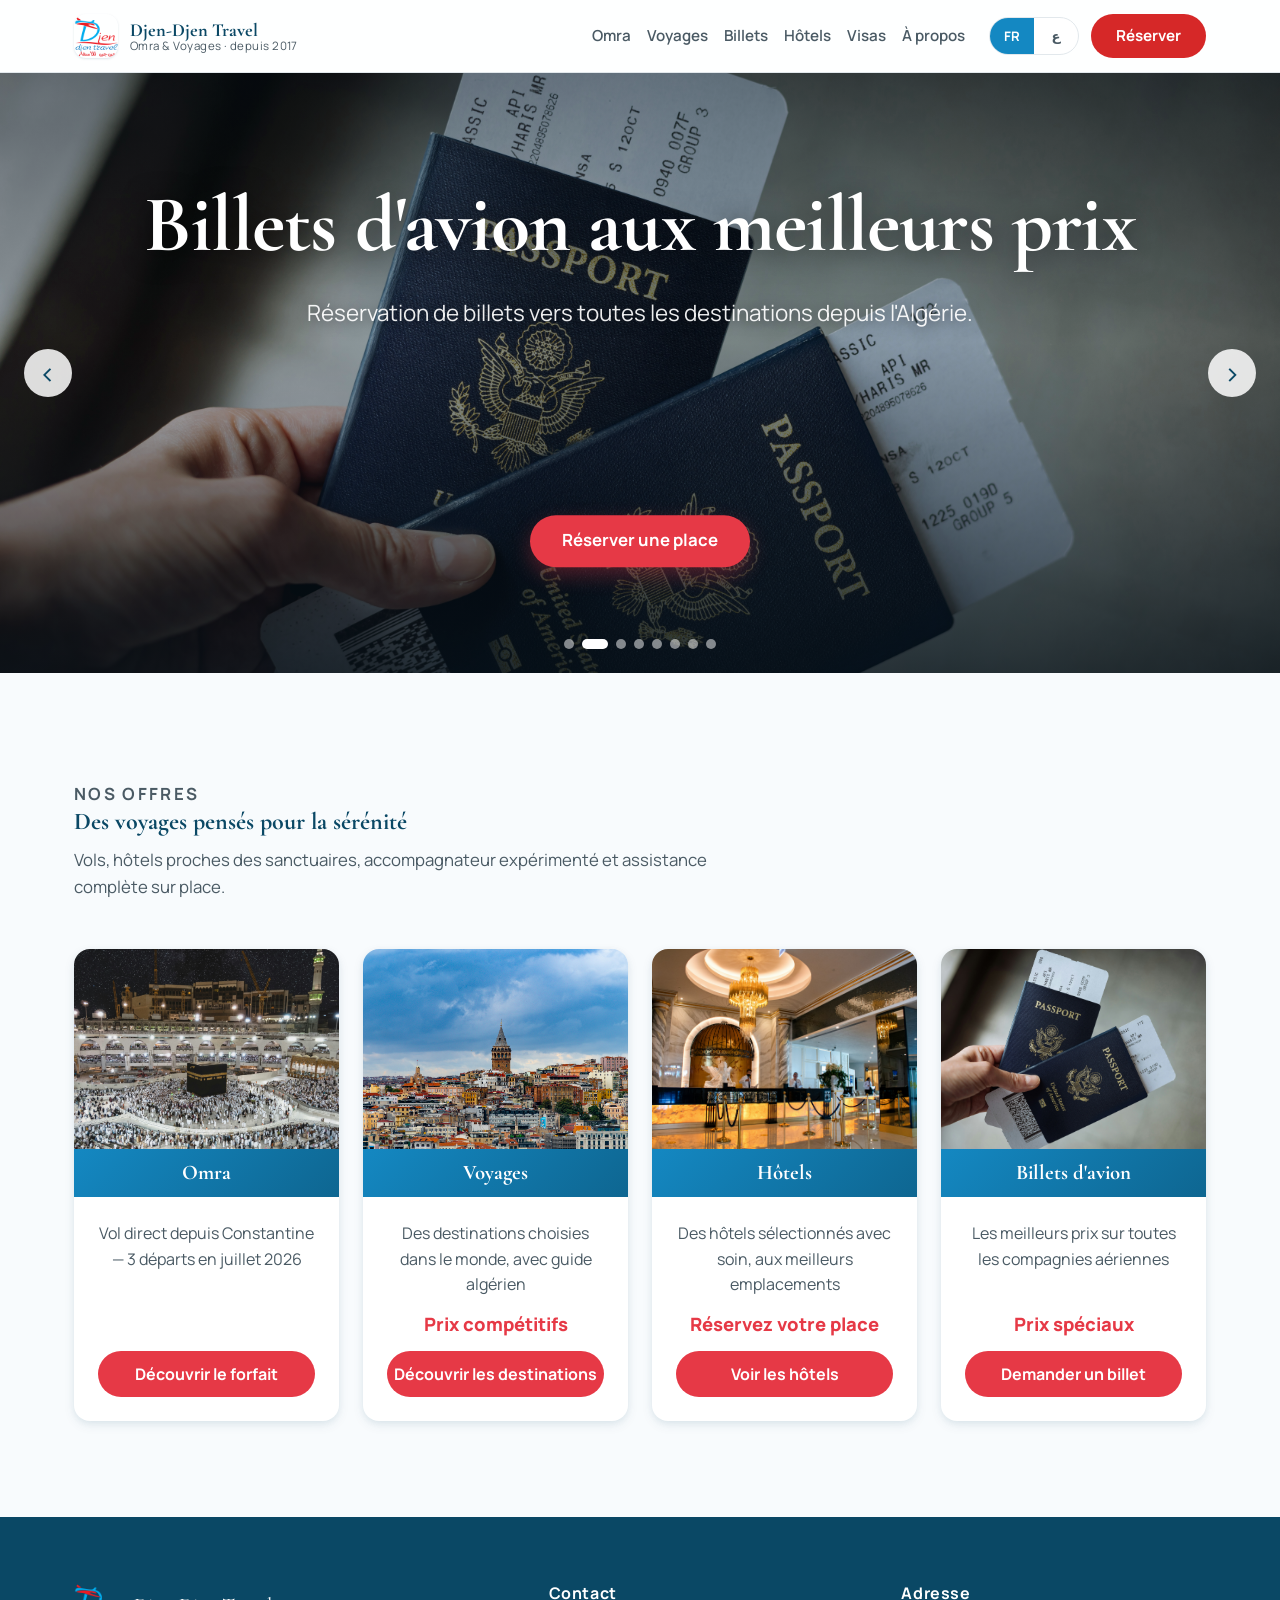
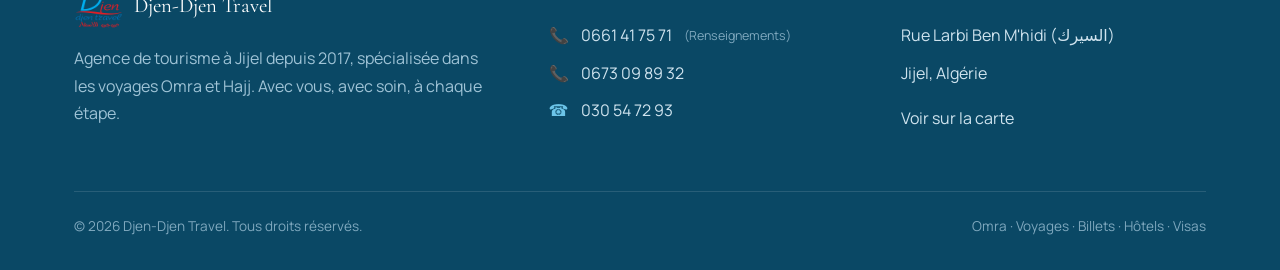
==== commit 039d059b: "Homepage: remove icon Services section; drop price from Omra card - Delete the 'خدماتنا / كل ما تحتا" ====
--- a/index.html
+++ b/index.html
@@ -143,7 +143,6 @@
             </div>
             <div class="home-offer__body">
               <p class="home-offer__desc" data-fr="Vol direct depuis Constantine — 3 départs en juillet 2026" data-ar="رحلة مباشرة من قسنطينة — 3 انطلاقات جويلية 2026">Vol direct depuis Constantine — 3 départs en juillet 2026</p>
-              <p class="home-offer__price" data-fr="À partir de 210 000 DZD" data-ar="من 210 000 DZD">À partir de 210 000 DZD</p>
               <a class="home-offer__cta" href="umrah.html" data-fr="Découvrir le forfait" data-ar="اكتشف الباقة">Découvrir le forfait</a>
             </div>
           </article>
@@ -186,38 +185,6 @@
               <a class="home-offer__cta" href="billets.html" data-fr="Demander un billet" data-ar="اطلب تذكرة">Demander un billet</a>
             </div>
           </article>
-        </div>
-      </div>
-    </section>
-
-    <!-- ===================== SERVICES ===================== -->
-    <section class="section home-services">
-      <div class="container">
-        <div class="section-head">
-          <p class="eyebrow" data-fr="Nos services" data-ar="خدماتنا">Nos services</p>
-          <h2 data-fr="Tout pour votre voyage" data-ar="كل ما تحتاجه لسفرك">Tout pour votre voyage</h2>
-        </div>
-        <div class="home-services__grid">
-          <a class="home-service" href="visas.html">
-            <span class="home-service__ic" aria-hidden="true">🛂</span>
-            <h3 data-fr="Visas" data-ar="التأشيرات">Visas</h3>
-            <p data-fr="Votre visa dans les meilleurs délais" data-ar="نحضّل فيزاك في أقل وقت">Votre visa dans les meilleurs délais</p>
-          </a>
-          <a class="home-service" href="#" data-booking data-subject-fr="Billets d'avion" data-subject-ar="طلب تذكرة سفر">
-            <span class="home-service__ic" aria-hidden="true">✈️</span>
-            <h3 data-fr="Billets d'avion" data-ar="تذاكر السفر">Billets d'avion</h3>
-            <p data-fr="Les meilleurs prix sur toutes les compagnies" data-ar="أفضل الأسعار على جميع الخطوط">Les meilleurs prix sur toutes les compagnies</p>
-          </a>
-          <a class="home-service" href="#" data-booking data-subject-fr="Réservation d'hôtel" data-subject-ar="طلب حجز فندق">
-            <span class="home-service__ic" aria-hidden="true">🏨</span>
-            <h3 data-fr="Hôtels" data-ar="الفنادق">Hôtels</h3>
-            <p data-fr="Des hôtels sélectionnés avec soin" data-ar="فنادق مختارة بعناية">Des hôtels sélectionnés avec soin</p>
-          </a>
-          <a class="home-service" href="voyages.html">
-            <span class="home-service__ic" aria-hidden="true">🌍</span>
-            <h3 data-fr="Voyages" data-ar="الرحلات السياحية">Voyages</h3>
-            <p data-fr="Des destinations partout dans le monde" data-ar="وجهات حول العالم">Des destinations partout dans le monde</p>
-          </a>
         </div>
       </div>
     </section>
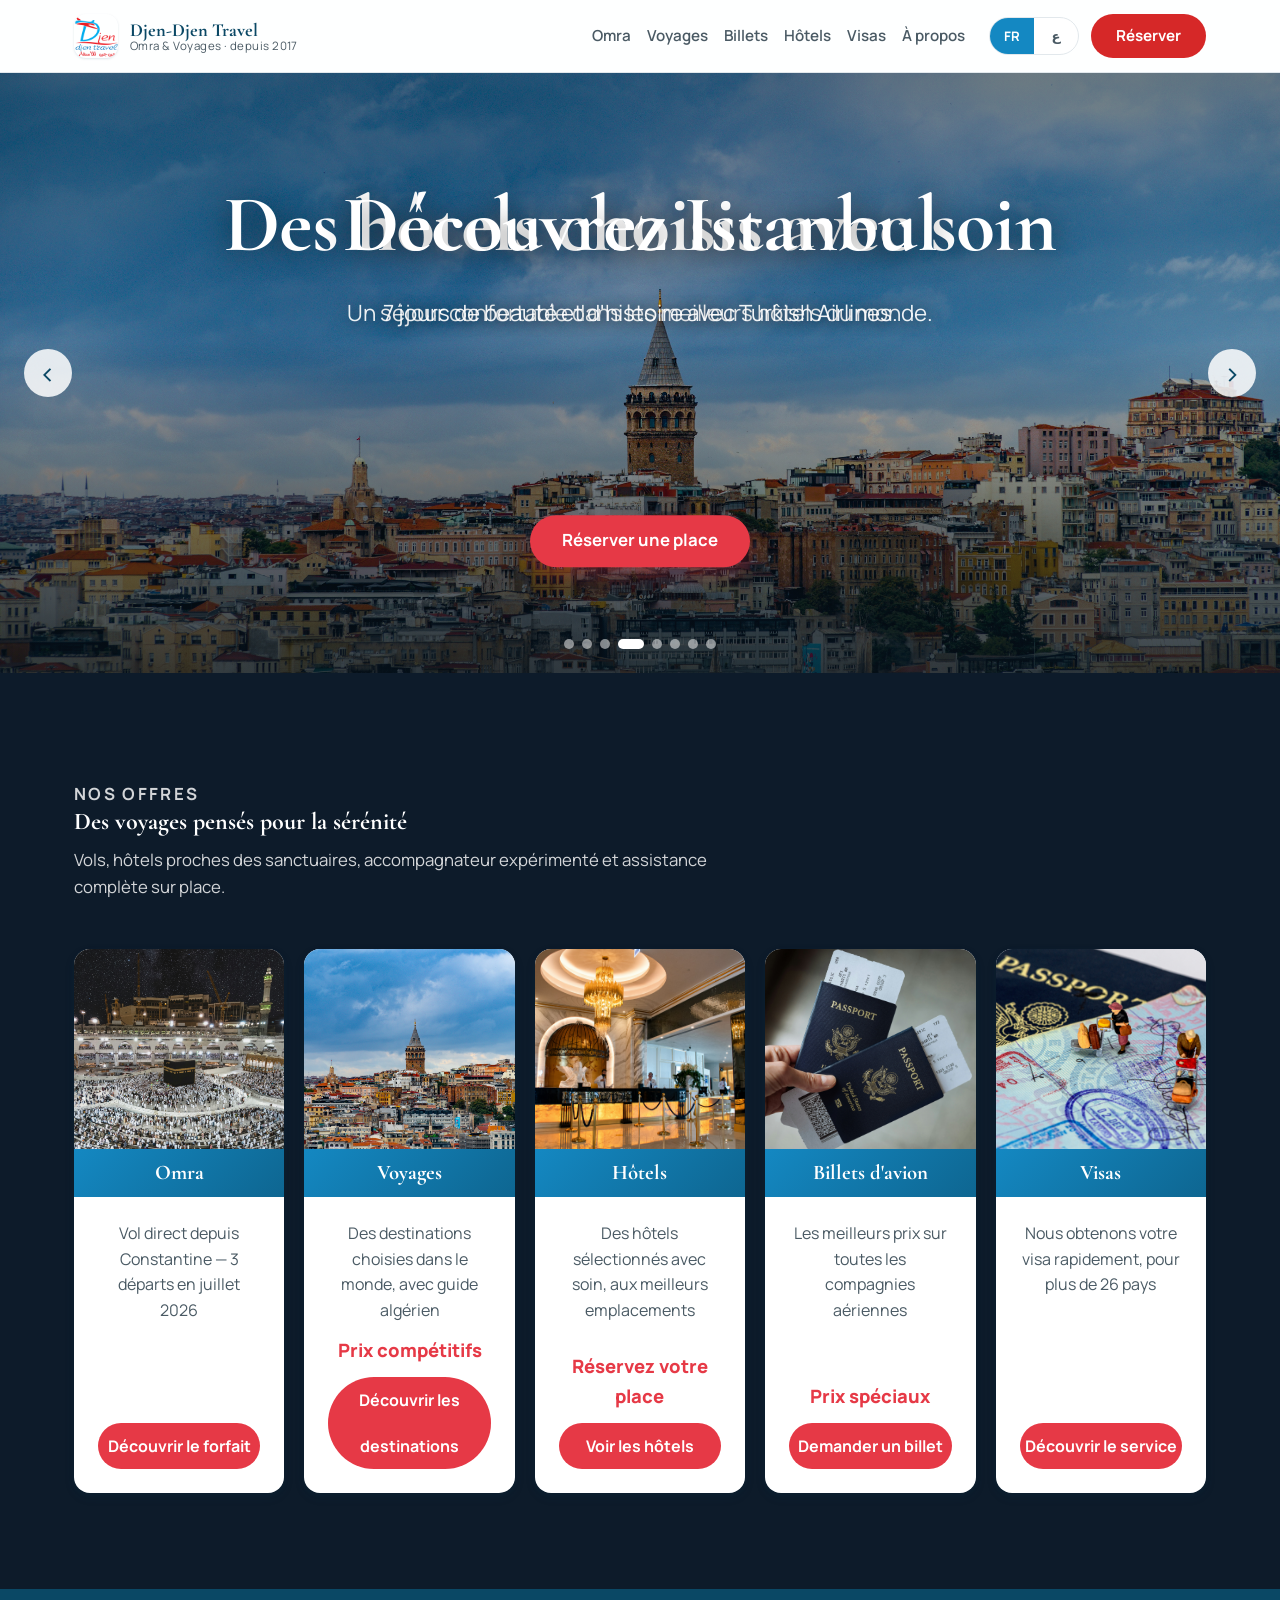
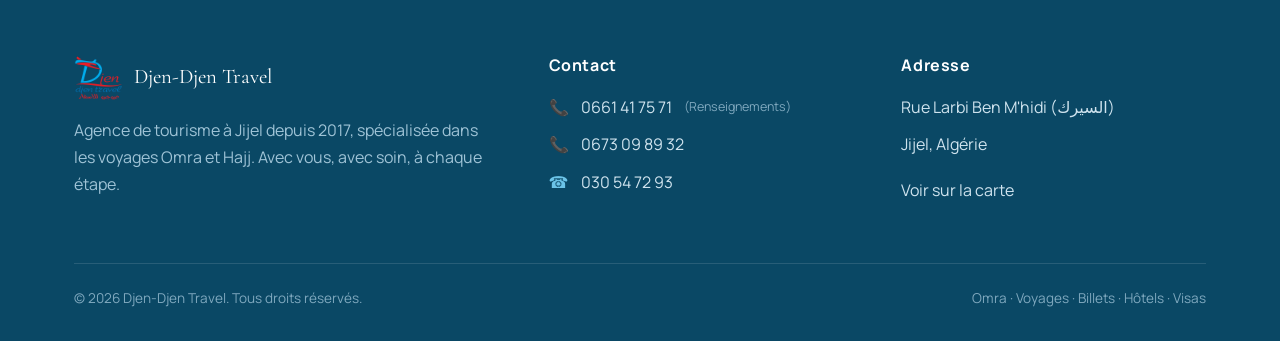
==== commit eb6e0a9d: "Homepage offers: add Visas card, dark navy section, 5-column grid - Add 5th card التأشيرات (assets/i" ====
--- a/index.html
+++ b/index.html
@@ -29,7 +29,7 @@
 
   <link rel="stylesheet" href="css/tokens.css" />
   <link rel="stylesheet" href="css/styles.css" />
-  <link rel="stylesheet" href="css/index.css?v=2" />
+  <link rel="stylesheet" href="css/index.css?v=3" />
 </head>
 <body>
 
@@ -124,7 +124,7 @@
     </section>
 
     <!-- ===================== PACKAGES ===================== -->
-    <section class="section" id="packages">
+    <section class="section home-offers-section" id="packages">
       <div class="container">
         <div class="section-head">
           <p class="eyebrow" data-fr="Nos offres" data-ar="عروضنا">Nos offres</p>
@@ -183,6 +183,18 @@
               <p class="home-offer__desc" data-fr="Les meilleurs prix sur toutes les compagnies aériennes" data-ar="أفضل الأسعار على جميع الخطوط الجوية">Les meilleurs prix sur toutes les compagnies aériennes</p>
               <p class="home-offer__price" data-fr="Prix spéciaux" data-ar="أسعار خاصة">Prix spéciaux</p>
               <a class="home-offer__cta" href="billets.html" data-fr="Demander un billet" data-ar="اطلب تذكرة">Demander un billet</a>
+            </div>
+          </article>
+
+          <!-- Visas -->
+          <article class="home-offer">
+            <div class="home-offer__media"><img src="assets/images/passport.jpg" alt="" loading="lazy" /></div>
+            <div class="home-offer__header">
+              <h3 class="home-offer__title" data-fr="Visas" data-ar="التأشيرات">Visas</h3>
+            </div>
+            <div class="home-offer__body">
+              <p class="home-offer__desc" data-fr="Nous obtenons votre visa rapidement, pour plus de 26 pays" data-ar="نحضّل فيزاك بسرعة لأكثر من 26 دولة">Nous obtenons votre visa rapidement, pour plus de 26 pays</p>
+              <a class="home-offer__cta" href="visas.html" data-fr="Découvrir le service" data-ar="اكتشف الخدمة">Découvrir le service</a>
             </div>
           </article>
         </div>
--- a/css/index.css
+++ b/css/index.css
@@ -81,8 +81,13 @@
 }
 .home-pkg__cta:hover { background: #c62f3b; box-shadow: 0 8px 20px rgba(230,57,70,.35); }
 
-/* ---------- Offers grid (4 service/offer cards) ---------- */
-.home-offers { display: grid; grid-template-columns: repeat(4, 1fr); gap: var(--sp-6); }
+/* ---------- Offers grid (service/offer cards) ---------- */
+.home-offers-section { background: #0d1b2a; }
+.home-offers-section .eyebrow { color: var(--blue-300); }
+.home-offers-section .section-head h2 { color: #fff; }
+.home-offers-section .section-head p { color: rgba(255,255,255,.82); }
+
+.home-offers { display: grid; grid-template-columns: repeat(5, 1fr); gap: var(--sp-5, 20px); }
 .home-offer {
   display: flex; flex-direction: column;
   background: var(--surface); border-radius: var(--r-lg); overflow: hidden;
@@ -134,9 +139,12 @@
 .home-service p { margin: 0; color: var(--ink-soft); font-size: .95rem; line-height: var(--lh-body); }
 
 /* ---------- Responsive ---------- */
-@media (max-width: 860px) {
+@media (max-width: 1024px) {
   .home-services__grid { grid-template-columns: repeat(2, 1fr); }
-  .home-offers { grid-template-columns: repeat(2, 1fr); }  /* 2x2 on mobile/tablet */
+  .home-offers { grid-template-columns: repeat(3, 1fr); }   /* 3 across on tablet */
+}
+@media (max-width: 680px) {
+  .home-offers { grid-template-columns: repeat(2, 1fr); }   /* 2 across on mobile */
 }
 @media (max-width: 520px) {
   .home-services__grid { grid-template-columns: 1fr; }
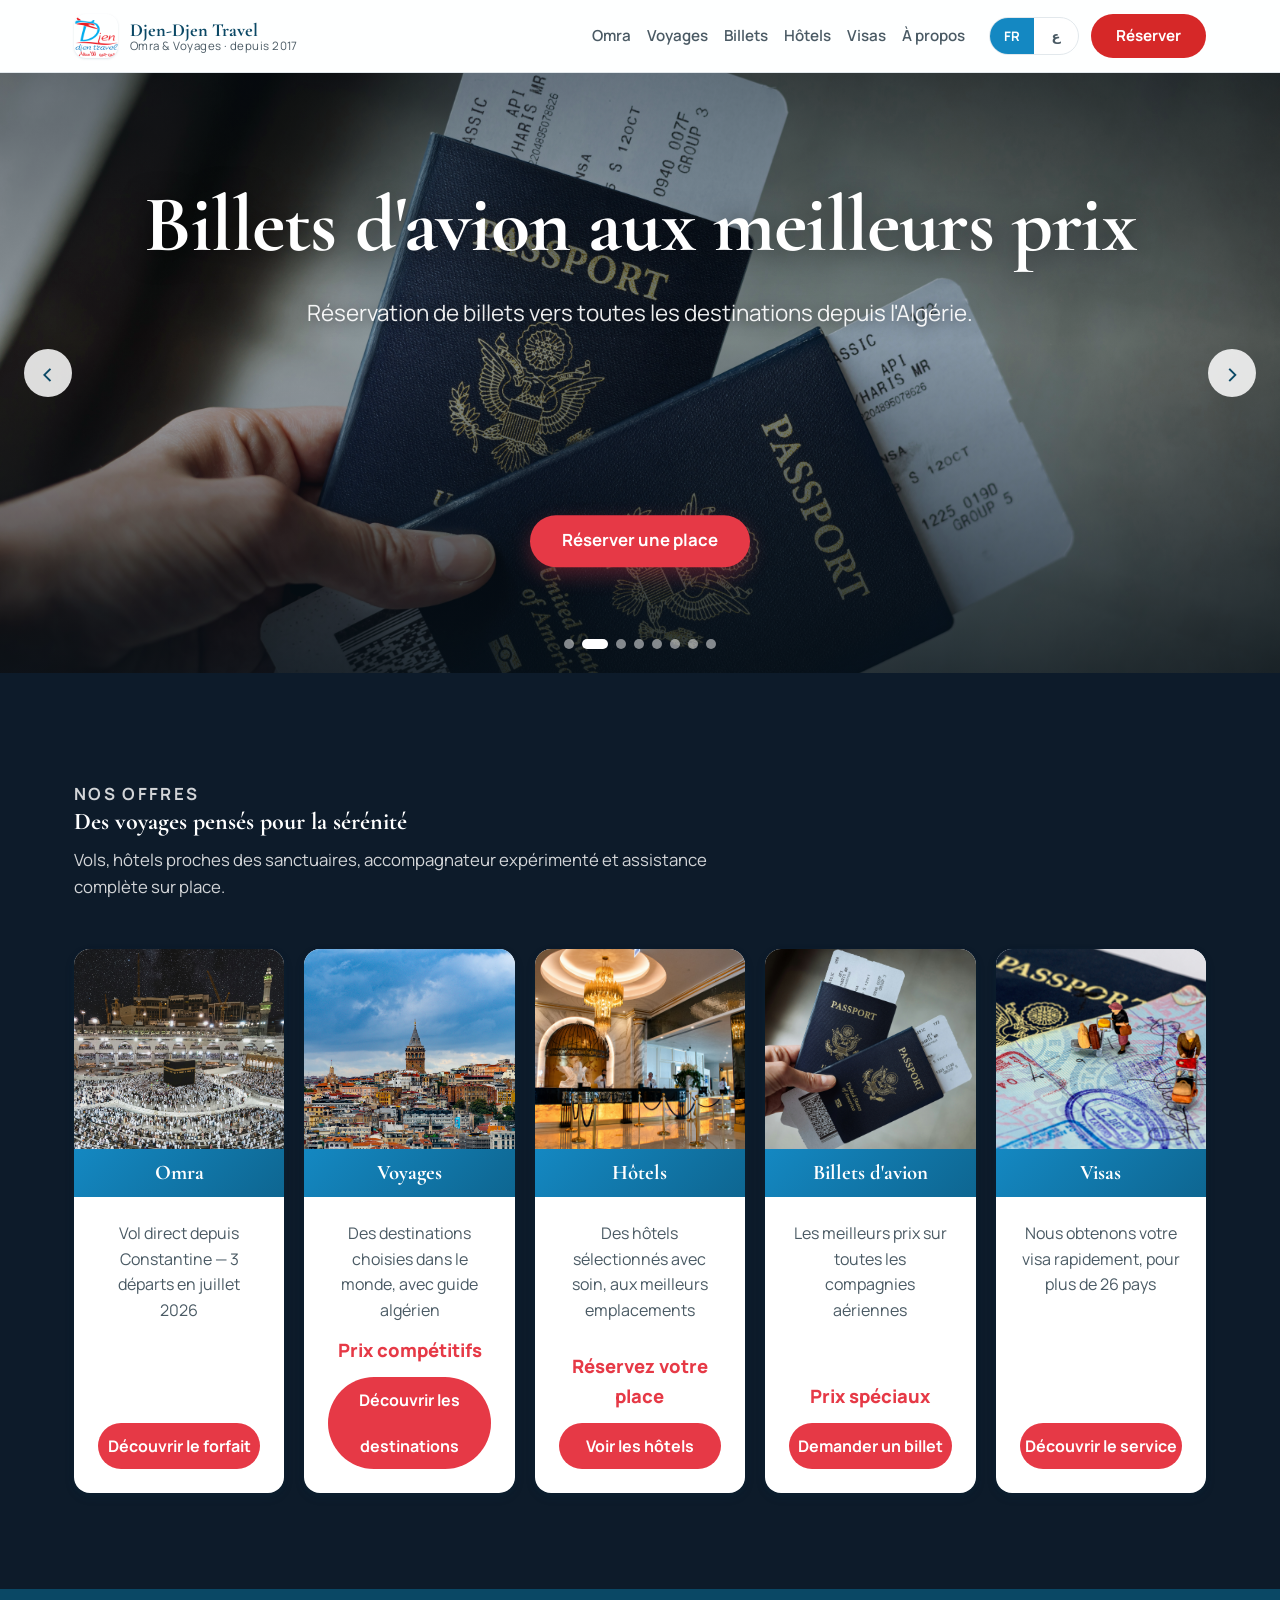
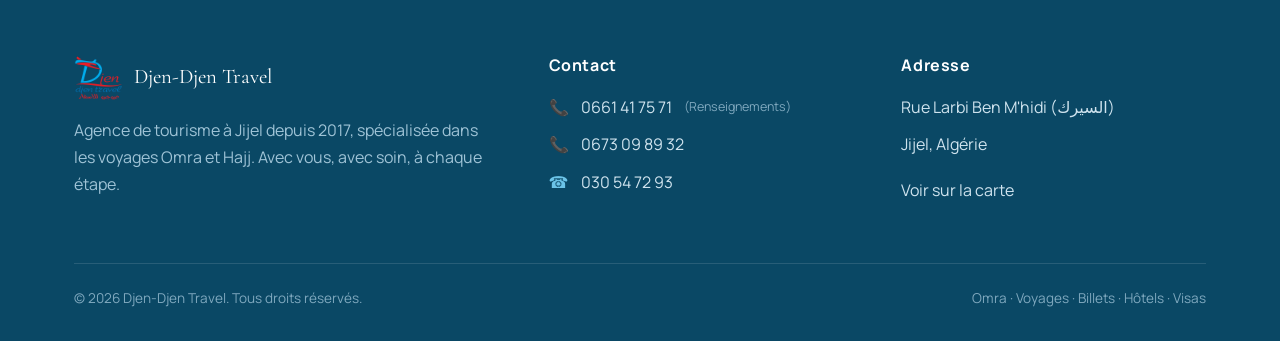
==== commit a24a3095: "Force cache bust: ?v=100 on index.html CSS links - Offers section already has 5 cards (incl. التأشير" ====
--- a/index.html
+++ b/index.html
@@ -27,9 +27,9 @@
   <link rel="preconnect" href="https://fonts.gstatic.com" crossorigin />
   <link href="https://fonts.googleapis.com/css2?family=Cormorant+Garamond:wght@500;600;700&family=Manrope:wght@400;500;600;700;800&family=Amiri:wght@400;700&family=Tajawal:wght@400;500;700&display=swap" rel="stylesheet" />
 
-  <link rel="stylesheet" href="css/tokens.css" />
-  <link rel="stylesheet" href="css/styles.css" />
-  <link rel="stylesheet" href="css/index.css?v=3" />
+  <link rel="stylesheet" href="css/tokens.css?v=100" />
+  <link rel="stylesheet" href="css/styles.css?v=100" />
+  <link rel="stylesheet" href="css/index.css?v=100" />
 </head>
 <body>
 
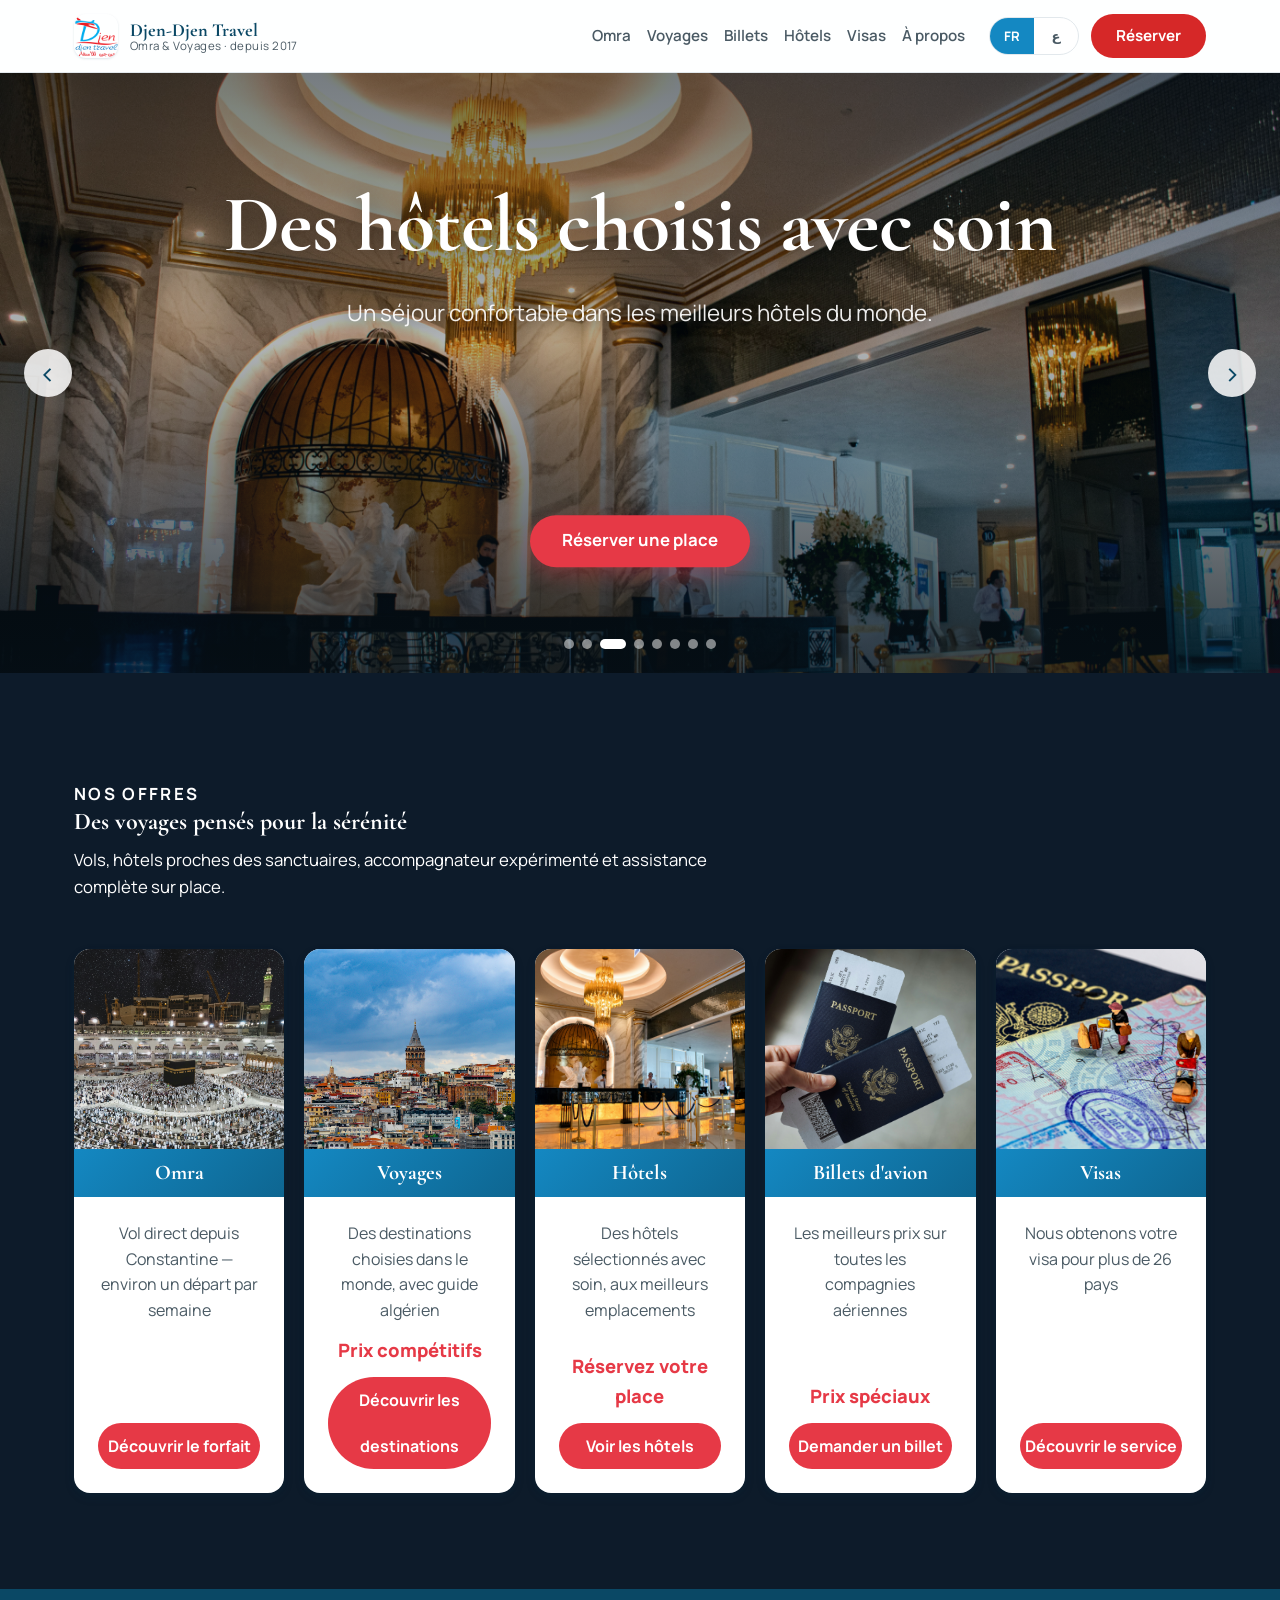
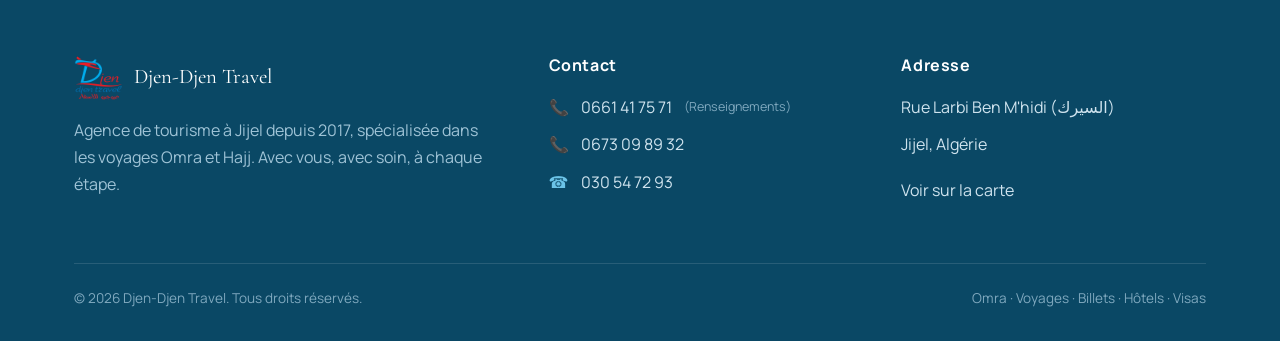
==== commit cdd67c67: "Fix invisible card descriptions + update texts - Root cause: '#packages p { color:#fff !important }'" ====
--- a/index.html
+++ b/index.html
@@ -142,7 +142,7 @@
               <h3 class="home-offer__title" data-fr="Omra" data-ar="العمرة">Omra</h3>
             </div>
             <div class="home-offer__body">
-              <p class="home-offer__desc" data-fr="Vol direct depuis Constantine — 3 départs en juillet 2026" data-ar="رحلة مباشرة من قسنطينة — 3 انطلاقات جويلية 2026">Vol direct depuis Constantine — 3 départs en juillet 2026</p>
+              <p class="home-offer__desc" data-fr="Vol direct depuis Constantine — environ un départ par semaine" data-ar="رحلاة مباشرة من قسنطينة — بمعدل رحلة كل أسبوع">Vol direct depuis Constantine — environ un départ par semaine</p>
               <a class="home-offer__cta" href="umrah.html" data-fr="Découvrir le forfait" data-ar="اكتشف الباقة">Découvrir le forfait</a>
             </div>
           </article>
@@ -193,7 +193,7 @@
               <h3 class="home-offer__title" data-fr="Visas" data-ar="التأشيرات">Visas</h3>
             </div>
             <div class="home-offer__body">
-              <p class="home-offer__desc" data-fr="Nous obtenons votre visa rapidement, pour plus de 26 pays" data-ar="نحضّل فيزاك بسرعة لأكثر من 26 دولة">Nous obtenons votre visa rapidement, pour plus de 26 pays</p>
+              <p class="home-offer__desc" data-fr="Nous obtenons votre visa pour plus de 26 pays" data-ar="نحضّل فيزاك لأكثر من 26 دولة">Nous obtenons votre visa pour plus de 26 pays</p>
               <a class="home-offer__cta" href="visas.html" data-fr="Découvrir le service" data-ar="اكتشف الخدمة">Découvrir le service</a>
             </div>
           </article>
--- a/css/index.css
+++ b/css/index.css
@@ -87,6 +87,25 @@
 .home-offers-section .section-head h2 { color: #fff; }
 .home-offers-section .section-head p { color: rgba(255,255,255,.82); }
 
+/* Force dark offers section (overrides any cached/base styles) */
+.section--offers, #packages, .section:has(.grid-cards) {
+  background-color: #0d1b2a !important;
+}
+
+.section--offers .section-head,
+.section--offers h2,
+.section--offers p,
+#packages .section-head,
+#packages h2,
+#packages .section-head p {
+  color: #ffffff !important;
+}
+
+/* Card text lives on white cards — keep it readable (not white) */
+#packages .home-offer__title { color: #ffffff !important; }   /* on blue header */
+#packages .home-offer__desc  { color: var(--ink-soft) !important; }
+#packages .home-offer__price { color: #E63946 !important; }
+
 .home-offers { display: grid; grid-template-columns: repeat(5, 1fr); gap: var(--sp-5, 20px); }
 .home-offer {
   display: flex; flex-direction: column;
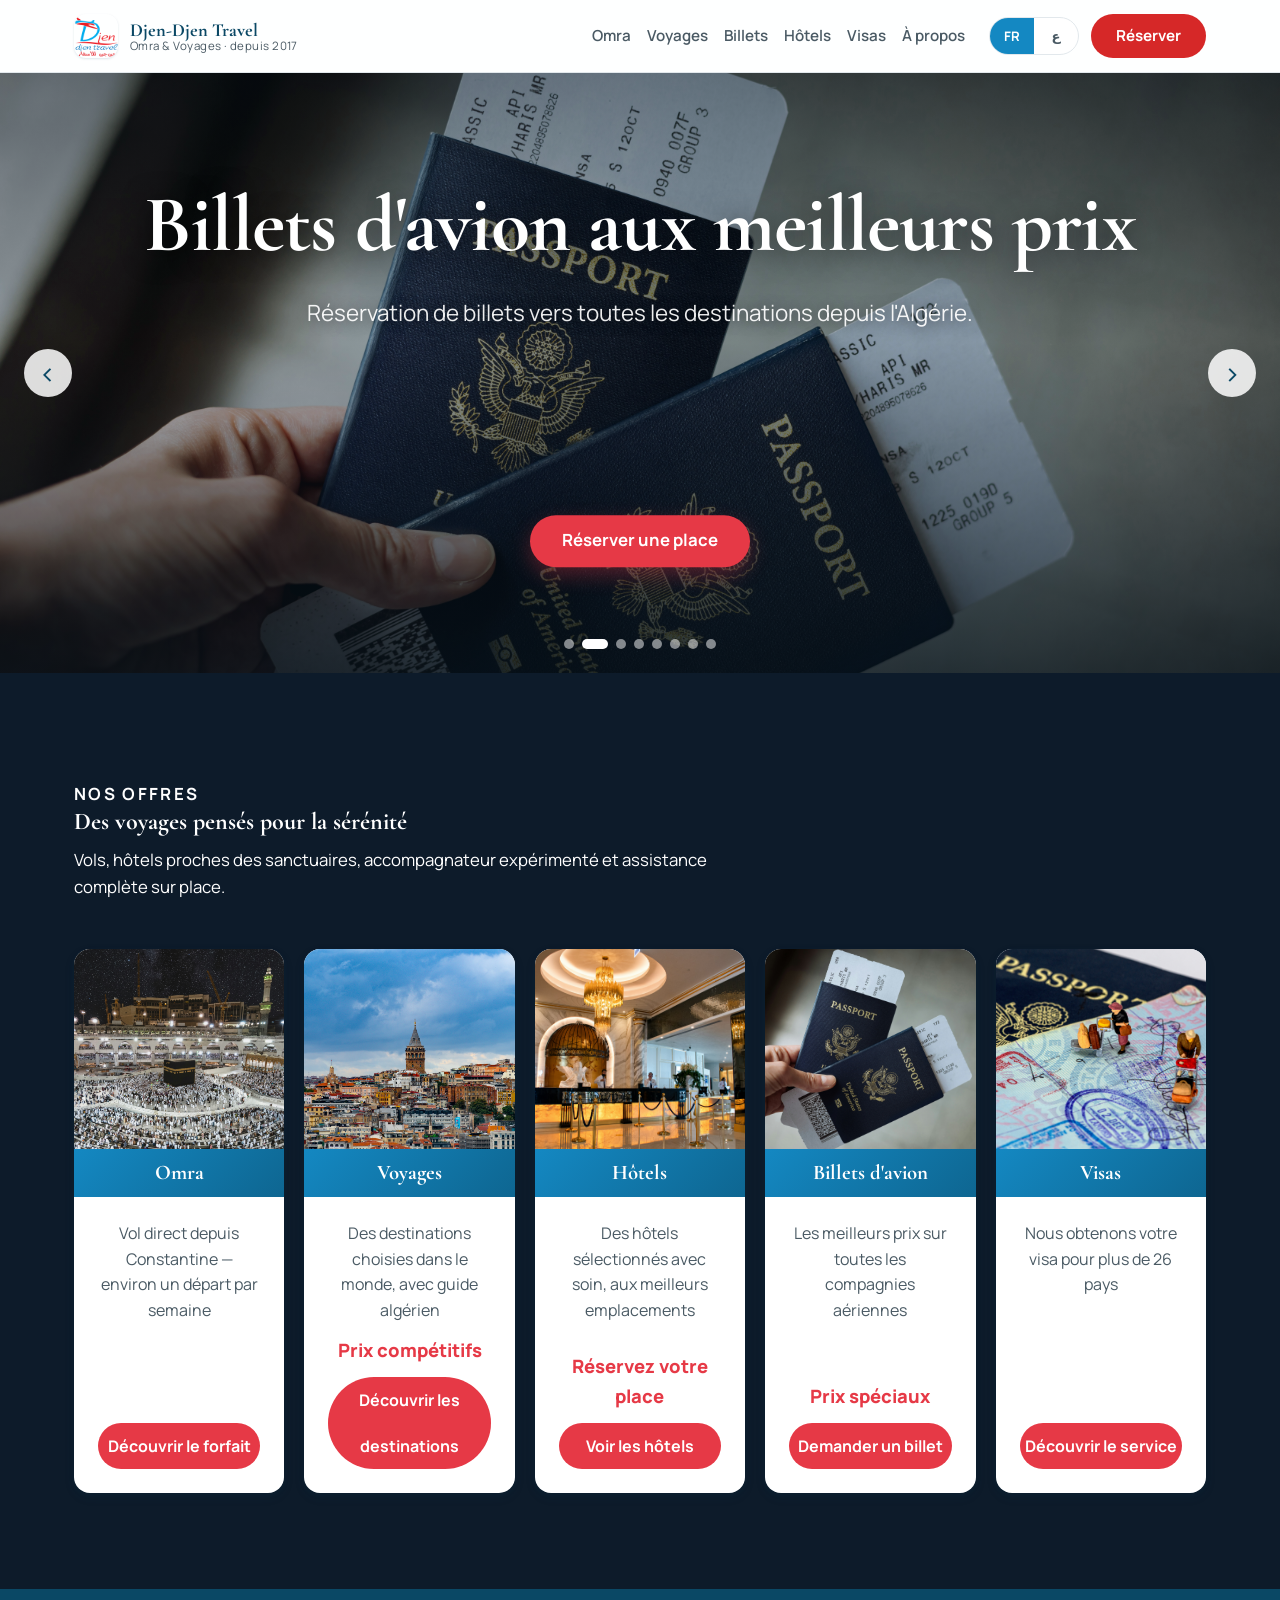
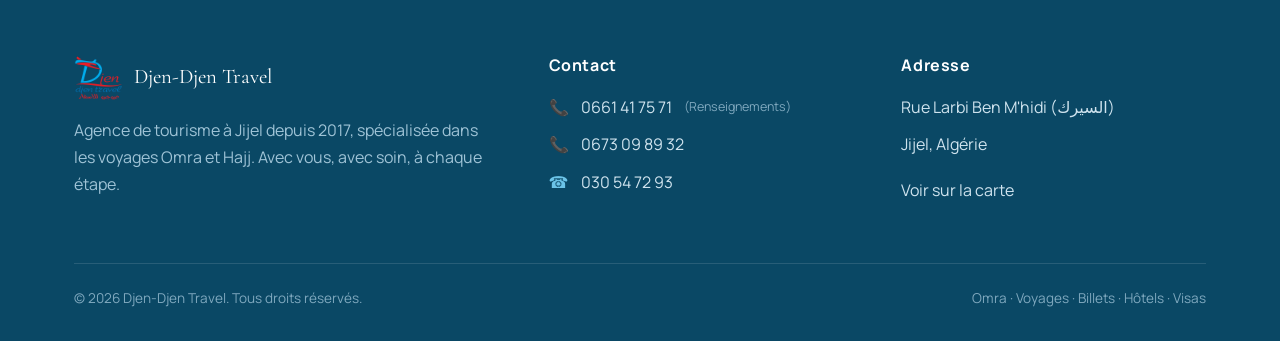
==== commit 8c64998d: "Flight form: airports as text, trip-type + class as selects - مطار الانطلاق: dropdown+fallback -> pl" ====
--- a/index.html
+++ b/index.html
@@ -247,6 +247,6 @@
   <script>UPLOADCARE_PUBLIC_KEY = "7f2d6ea226a5ab97ef6e";</script>
   <script src="https://ucarecdn.com/libs/widget/3.x/uploadcare.full.min.js" charset="utf-8"></script>
   <script src="js/main.js"></script>
-  <script src="js/booking.js?v=3"></script>
+  <script src="js/booking.js?v=5"></script>
 </body>
 </html>
--- a/css/styles.css
+++ b/css/styles.css
@@ -522,6 +522,8 @@
 .request-form > p.request-form__intro { color: var(--ink-soft); margin: 0 0 var(--sp-6); }
 
 .field-row { display: grid; grid-template-columns: 1fr 1fr; gap: var(--sp-4); }
+.field-row--3 { grid-template-columns: 1fr 1fr 1fr; }
+@media (max-width: 560px) { .field-row--3 { grid-template-columns: 1fr; } }
 
 select.input { appearance: none; background-image:
   linear-gradient(45deg, transparent 50%, var(--ink-soft) 50%),
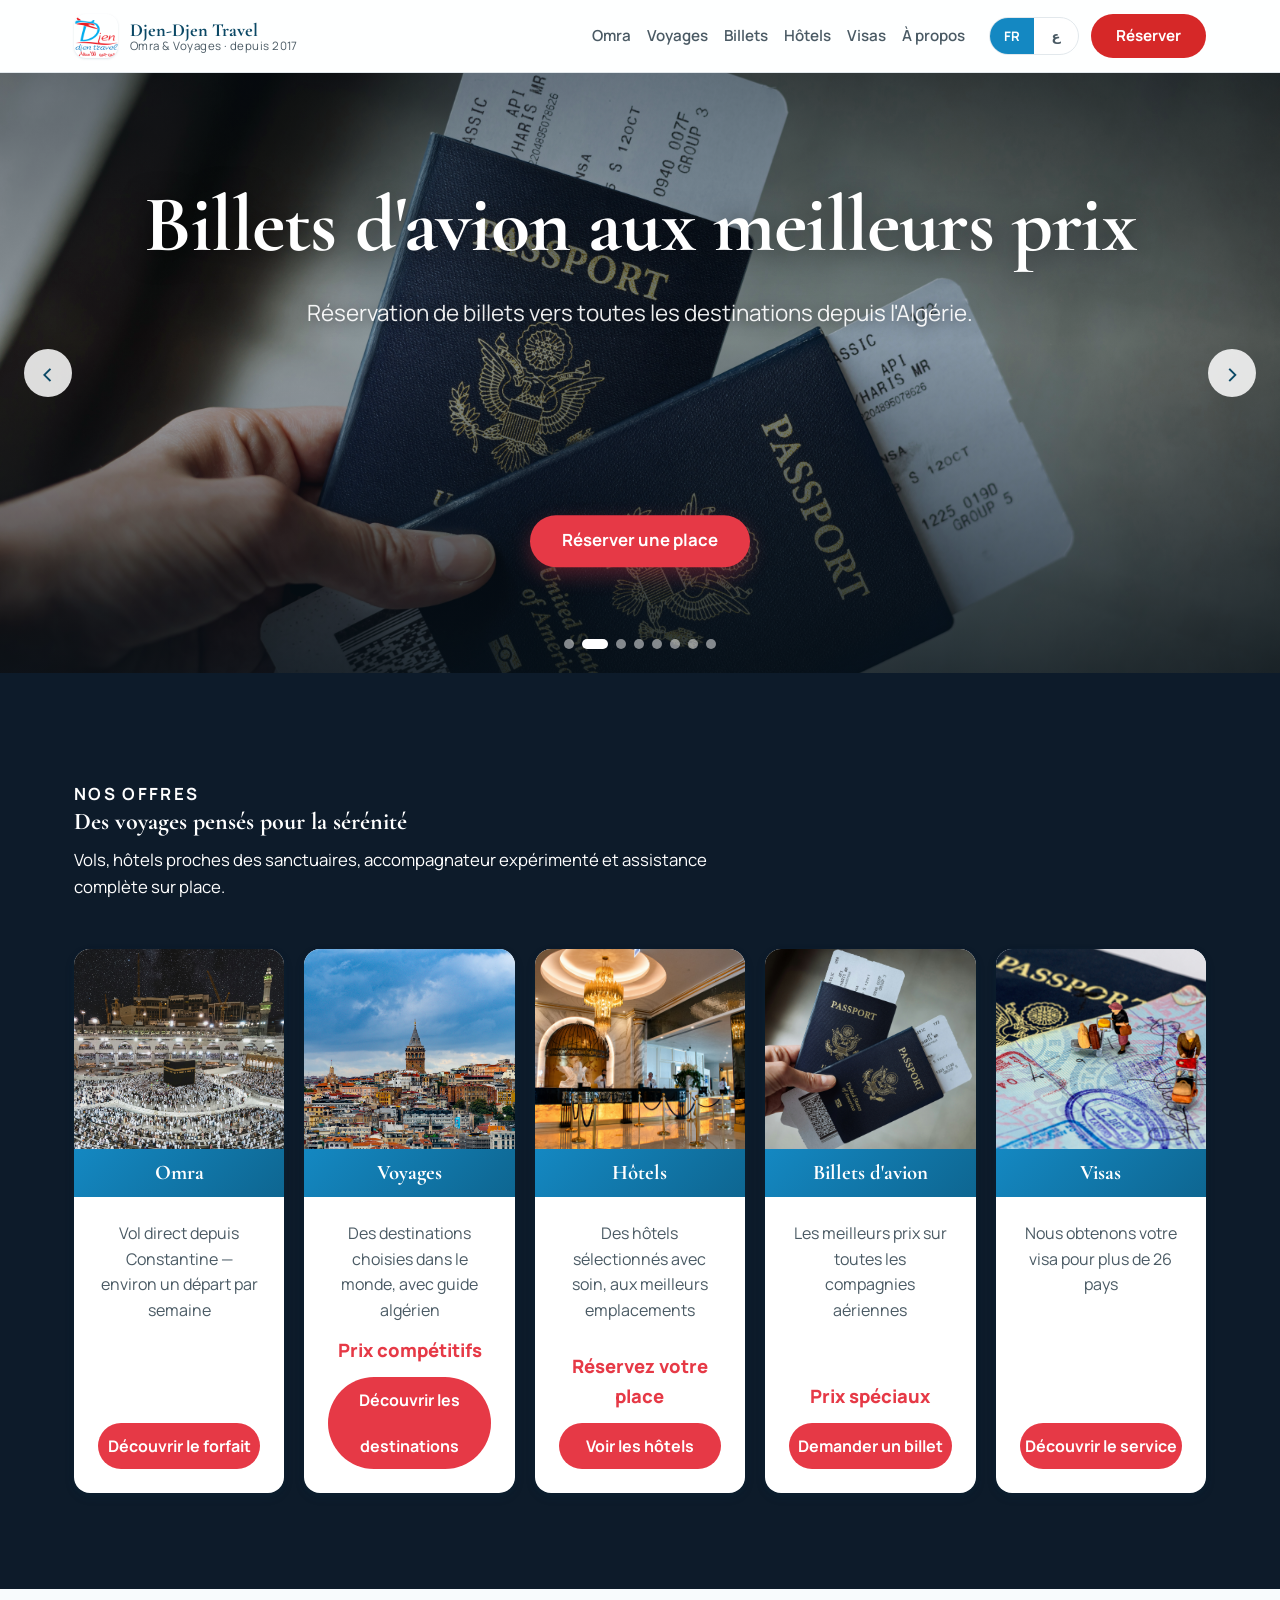
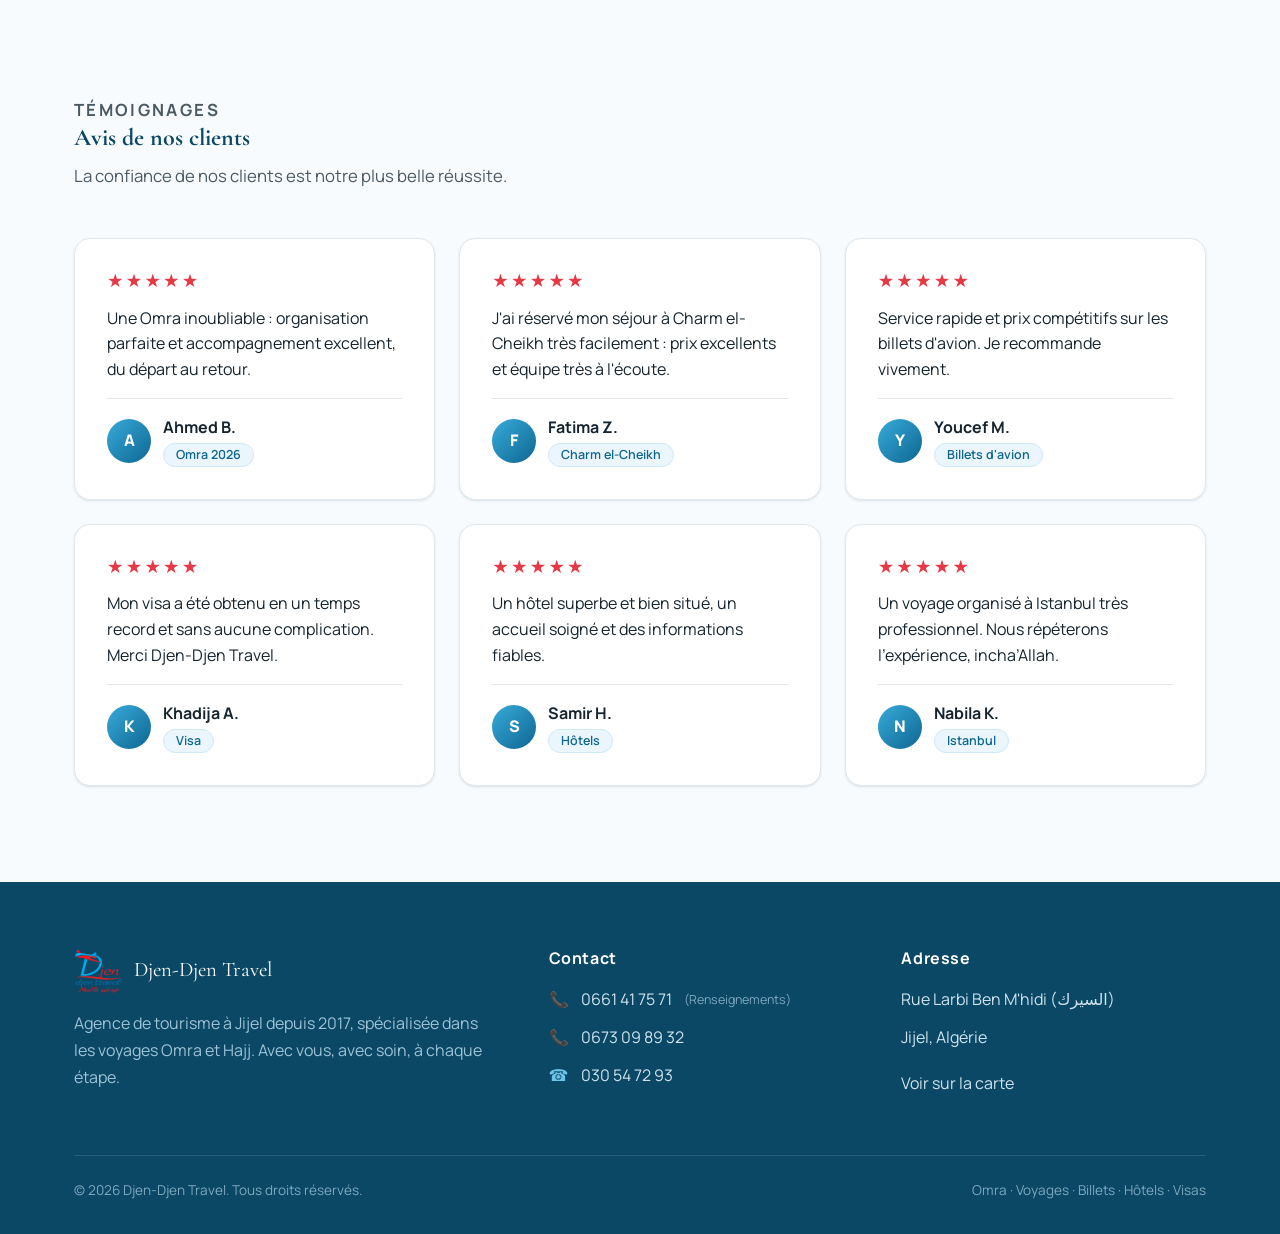
==== commit 80095ea8: "Add 'آراء الزبائن' customer testimonials section to homepage - New reviews section between the offer" ====
--- a/index.html
+++ b/index.html
@@ -29,7 +29,7 @@
 
   <link rel="stylesheet" href="css/tokens.css?v=100" />
   <link rel="stylesheet" href="css/styles.css?v=100" />
-  <link rel="stylesheet" href="css/index.css?v=100" />
+  <link rel="stylesheet" href="css/index.css?v=101" />
 </head>
 <body>
 
@@ -201,6 +201,108 @@
       </div>
     </section>
 
+    <!-- ===================== CUSTOMER REVIEWS (آراء الزبائن) ===================== -->
+    <!--
+      Testimonials — PLACEHOLDER content, to be replaced with real reviews.
+      To add / edit a review, copy one <article class="review-card"> block and change:
+        • stars  : number of ★ inside .review-card__stars (+ aria-label)
+        • quote  : .review-card__quote  (data-fr / data-ar)
+        • avatar : .review-card__avatar (single initial, data-fr / data-ar)
+        • name   : .review-card__name   (data-fr / data-ar)
+        • tag    : .review-card__tag    (data-fr / data-ar) — service / destination
+    -->
+    <section class="section home-reviews">
+      <div class="container">
+        <div class="section-head">
+          <p class="eyebrow" data-fr="Témoignages" data-ar="شهادات عملائنا">Témoignages</p>
+          <h2 data-fr="Avis de nos clients" data-ar="آراء الزبائن">Avis de nos clients</h2>
+          <p data-fr="La confiance de nos clients est notre plus belle réussite." data-ar="ثقة عملائنا هي أكبر إنجاز لنا.">La confiance de nos clients est notre plus belle réussite.</p>
+        </div>
+
+        <div class="home-reviews__grid">
+
+          <!-- Review 1 -->
+          <article class="review-card">
+            <div class="review-card__stars" role="img" aria-label="5/5">★★★★★</div>
+            <p class="review-card__quote" data-fr="Une Omra inoubliable : organisation parfaite et accompagnement excellent, du départ au retour." data-ar="تجربة عمرة لا تُنسى، تنظيم محكم ومرافقة ممتازة من أول خطوة إلى العودة.">Une Omra inoubliable : organisation parfaite et accompagnement excellent, du départ au retour.</p>
+            <div class="review-card__foot">
+              <span class="review-card__avatar" aria-hidden="true" data-fr="A" data-ar="أ">A</span>
+              <div class="review-card__meta">
+                <span class="review-card__name" data-fr="Ahmed B." data-ar="أحمد. ب">Ahmed B.</span>
+                <span class="review-card__tag" data-fr="Omra 2026" data-ar="عمرة 2026">Omra 2026</span>
+              </div>
+            </div>
+          </article>
+
+          <!-- Review 2 -->
+          <article class="review-card">
+            <div class="review-card__stars" role="img" aria-label="5/5">★★★★★</div>
+            <p class="review-card__quote" data-fr="J'ai réservé mon séjour à Charm el-Cheikh très facilement : prix excellents et équipe très à l'écoute." data-ar="حجزت رحلتي إلى شرم الشيخ بكل سهولة، الأسعار ممتازة والفريق متعاون جداً.">J'ai réservé mon séjour à Charm el-Cheikh très facilement : prix excellents et équipe très à l'écoute.</p>
+            <div class="review-card__foot">
+              <span class="review-card__avatar" aria-hidden="true" data-fr="F" data-ar="ف">F</span>
+              <div class="review-card__meta">
+                <span class="review-card__name" data-fr="Fatima Z." data-ar="فاطمة. ز">Fatima Z.</span>
+                <span class="review-card__tag" data-fr="Charm el-Cheikh" data-ar="شرم الشيخ">Charm el-Cheikh</span>
+              </div>
+            </div>
+          </article>
+
+          <!-- Review 3 -->
+          <article class="review-card">
+            <div class="review-card__stars" role="img" aria-label="5/5">★★★★★</div>
+            <p class="review-card__quote" data-fr="Service rapide et prix compétitifs sur les billets d'avion. Je recommande vivement." data-ar="خدمة سريعة وأسعار تنافسية على تذاكر الطيران، أنصح بها بشدّة.">Service rapide et prix compétitifs sur les billets d'avion. Je recommande vivement.</p>
+            <div class="review-card__foot">
+              <span class="review-card__avatar" aria-hidden="true" data-fr="Y" data-ar="ي">Y</span>
+              <div class="review-card__meta">
+                <span class="review-card__name" data-fr="Youcef M." data-ar="يوسف. م">Youcef M.</span>
+                <span class="review-card__tag" data-fr="Billets d'avion" data-ar="تذاكر سفر">Billets d'avion</span>
+              </div>
+            </div>
+          </article>
+
+          <!-- Review 4 -->
+          <article class="review-card">
+            <div class="review-card__stars" role="img" aria-label="5/5">★★★★★</div>
+            <p class="review-card__quote" data-fr="Mon visa a été obtenu en un temps record et sans aucune complication. Merci Djen-Djen Travel." data-ar="استخرجت تأشيرتي في وقت قياسي وبدون أي تعقيد، شكراً جن جن للسياحة.">Mon visa a été obtenu en un temps record et sans aucune complication. Merci Djen-Djen Travel.</p>
+            <div class="review-card__foot">
+              <span class="review-card__avatar" aria-hidden="true" data-fr="K" data-ar="خ">K</span>
+              <div class="review-card__meta">
+                <span class="review-card__name" data-fr="Khadija A." data-ar="خديجة. ع">Khadija A.</span>
+                <span class="review-card__tag" data-fr="Visa" data-ar="تأشيرة">Visa</span>
+              </div>
+            </div>
+          </article>
+
+          <!-- Review 5 -->
+          <article class="review-card">
+            <div class="review-card__stars" role="img" aria-label="5/5">★★★★★</div>
+            <p class="review-card__quote" data-fr="Un hôtel superbe et bien situé, un accueil soigné et des informations fiables." data-ar="فندق رائع وقريب من كل شيء، تعامل راقٍ ومصداقية في المعلومات.">Un hôtel superbe et bien situé, un accueil soigné et des informations fiables.</p>
+            <div class="review-card__foot">
+              <span class="review-card__avatar" aria-hidden="true" data-fr="S" data-ar="س">S</span>
+              <div class="review-card__meta">
+                <span class="review-card__name" data-fr="Samir H." data-ar="سمير. ح">Samir H.</span>
+                <span class="review-card__tag" data-fr="Hôtels" data-ar="فنادق">Hôtels</span>
+              </div>
+            </div>
+          </article>
+
+          <!-- Review 6 -->
+          <article class="review-card">
+            <div class="review-card__stars" role="img" aria-label="5/5">★★★★★</div>
+            <p class="review-card__quote" data-fr="Un voyage organisé à Istanbul très professionnel. Nous répéterons l'expérience, incha’Allah." data-ar="رحلة منظّمة إلى إسطنبول بكل احترافية، سنكرّر التجربة بالتأكيد إن شاء الله.">Un voyage organisé à Istanbul très professionnel. Nous répéterons l'expérience, incha’Allah.</p>
+            <div class="review-card__foot">
+              <span class="review-card__avatar" aria-hidden="true" data-fr="N" data-ar="ن">N</span>
+              <div class="review-card__meta">
+                <span class="review-card__name" data-fr="Nabila K." data-ar="نبيلة. ك">Nabila K.</span>
+                <span class="review-card__tag" data-fr="Istanbul" data-ar="إسطنبول">Istanbul</span>
+              </div>
+            </div>
+          </article>
+
+        </div>
+      </div>
+    </section>
+
   </main>
 
   <!-- ===================== FOOTER ===================== -->
--- a/css/index.css
+++ b/css/index.css
@@ -157,13 +157,44 @@
 .home-service h3 { margin: 0; font-size: 1.2rem; color: var(--ink); }
 .home-service p { margin: 0; color: var(--ink-soft); font-size: .95rem; line-height: var(--lh-body); }
 
+/* ---------- Customer reviews / testimonials ---------- */
+.home-reviews__grid { display: grid; grid-template-columns: repeat(3, 1fr); gap: var(--sp-6); }
+.review-card {
+  display: flex; flex-direction: column; gap: var(--sp-4);
+  background: var(--surface); border: 1px solid var(--line);
+  border-radius: var(--r-lg); padding: var(--sp-8);
+  box-shadow: var(--shadow-sm);
+  transition: transform .16s, box-shadow .16s;
+}
+.review-card:hover { transform: translateY(-4px); box-shadow: var(--shadow-lg); }
+.review-card__stars { color: #E63946; font-size: 1.15rem; letter-spacing: .12em; line-height: 1; }
+.review-card__quote { margin: 0; flex: 1; color: var(--ink); line-height: var(--lh-body); }
+.review-card__foot { display: flex; align-items: center; gap: var(--sp-3); border-top: 1px solid var(--line); padding-top: var(--sp-4); }
+.review-card__avatar {
+  flex: none; width: 44px; height: 44px; border-radius: 50%;
+  display: inline-flex; align-items: center; justify-content: center;
+  font-weight: 800; color: #fff; font-family: var(--font-text);
+  background: linear-gradient(135deg, var(--blue-400), var(--blue-700));
+}
+.review-card__meta { display: flex; flex-direction: column; gap: 2px; }
+.review-card__name { font-weight: 700; color: var(--ink); }
+.review-card__tag {
+  align-self: flex-start; font-size: .78rem; font-weight: 600;
+  color: var(--blue-700); background: var(--blue-50); border: 1px solid var(--blue-100);
+  border-radius: var(--r-pill); padding: 1px var(--sp-3);
+}
+
 /* ---------- Responsive ---------- */
 @media (max-width: 1024px) {
   .home-services__grid { grid-template-columns: repeat(2, 1fr); }
   .home-offers { grid-template-columns: repeat(3, 1fr); }   /* 3 across on tablet */
+  .home-reviews__grid { grid-template-columns: repeat(2, 1fr); }
 }
 @media (max-width: 680px) {
   .home-offers { grid-template-columns: repeat(2, 1fr); }   /* 2 across on mobile */
+}
+@media (max-width: 560px) {
+  .home-reviews__grid { grid-template-columns: 1fr; }
 }
 @media (max-width: 520px) {
   .home-services__grid { grid-template-columns: 1fr; }
